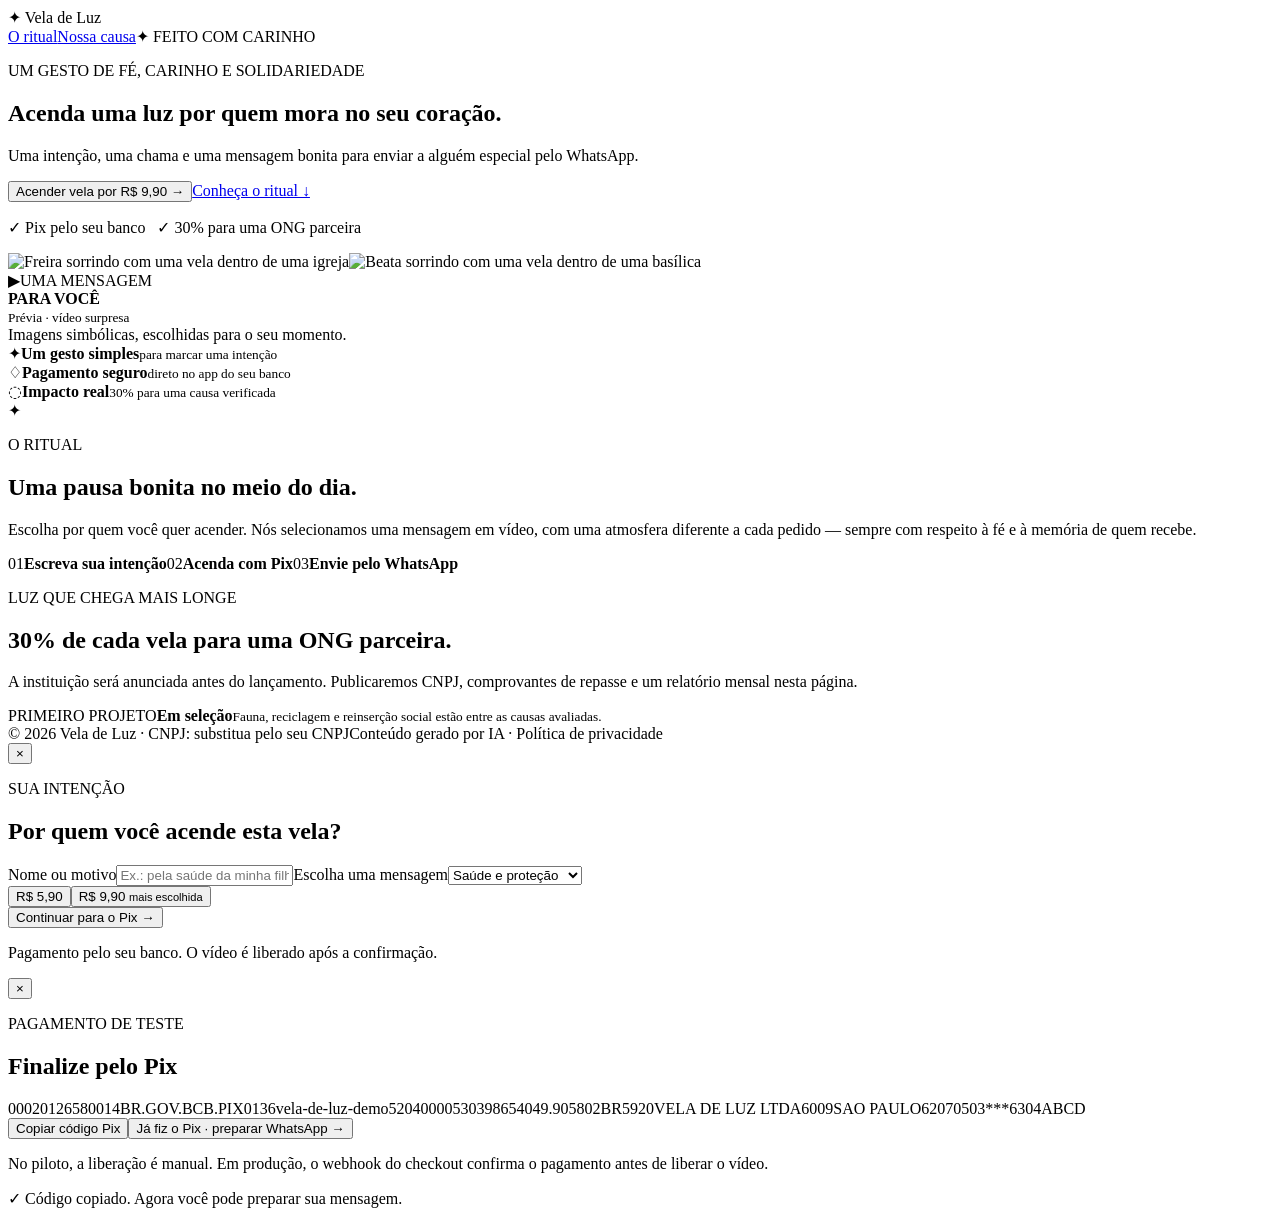
==== index.html @ cfd761c8 "feat: add index.html" ====
<!doctype html>
<html lang="pt-BR">
  <head>
    <meta charset="UTF-8" />
    <meta name="viewport" content="width=device-width, initial-scale=1.0" />
    <meta name="theme-color" content="#17152b" />
    <title>Vela de Luz — um gesto de esperança</title>
    <link rel="stylesheet" href="styles.css" />
  </head>
  <body>
    <main class="shell">
      <nav class="nav"><span class="brand"><span class="brand-mark">✦</span> Vela de Luz</span><div class="nav-links"><a href="#ritual">O ritual</a><a href="#transparencia">Nossa causa</a><span class="seal">✦ FEITO COM CARINHO</span></div></nav>
      <section class="hero"><div class="copy reveal"><p class="eyebrow">UM GESTO DE FÉ, CARINHO E SOLIDARIEDADE</p><h1>Acenda uma luz por quem mora no seu coração.</h1><p class="lead">Uma intenção, uma chama e uma mensagem bonita para enviar a alguém especial pelo WhatsApp.</p><div class="actions"><button class="primary" id="startBtn">Acender vela por R$ 9,90 <span>→</span></button><a class="text-link" href="#ritual">Conheça o ritual ↓</a></div><p class="micro"><span>✓</span> Pix pelo seu banco &nbsp; <span>✓</span> 30% para uma ONG parceira</p></div><div class="reel reveal" aria-label="Prévia de mensagens em vídeo"><div class="reel-frame"><img class="reel-img first" src="nun-a.png" alt="Freira sorrindo com uma vela dentro de uma igreja" /><img class="reel-img second" src="devotee-b.png" alt="Beata sorrindo com uma vela dentro de uma basílica" /><div class="reel-shade"></div><div class="reel-copy"><span class="play">▶</span><span>UMA MENSAGEM<br /><b>PARA VOCÊ</b></span></div><small>Prévia · vídeo surpresa</small></div><div class="reel-caption">Imagens simbólicas, escolhidas para o seu momento.</div></div></section>
      <section class="trust"><div><span class="trust-icon">✦</span><strong>Um gesto simples</strong><small>para marcar uma intenção</small></div><div><span class="trust-icon">♢</span><strong>Pagamento seguro</strong><small>direto no app do seu banco</small></div><div><span class="trust-icon">◌</span><strong>Impacto real</strong><small>30% para uma causa verificada</small></div></section>
      <section class="ritual" id="ritual"><div class="stained-glass"><span class="rose-window">✦</span><span class="glass-ray ray-a"></span><span class="glass-ray ray-b"></span></div><div><p class="eyebrow">O RITUAL</p><h2>Uma pausa bonita no meio do dia.</h2><p>Escolha por quem você quer acender. Nós selecionamos uma mensagem em vídeo, com uma atmosfera diferente a cada pedido — sempre com respeito à fé e à memória de quem recebe.</p><div class="ritual-line"><span>01</span><b>Escreva sua intenção</b><span>02</span><b>Acenda com Pix</b><span>03</span><b>Envie pelo WhatsApp</b></div></div></section>
      <section class="cause" id="transparencia"><div><p class="eyebrow">LUZ QUE CHEGA MAIS LONGE</p><h2>30% de cada vela para uma ONG parceira.</h2><p>A instituição será anunciada antes do lançamento. Publicaremos CNPJ, comprovantes de repasse e um relatório mensal nesta página.</p></div><div class="cause-card"><span>PRIMEIRO PROJETO</span><strong>Em seleção</strong><small>Fauna, reciclagem e reinserção social estão entre as causas avaliadas.</small></div></section>
      <footer><span>© 2026 Vela de Luz · CNPJ: substitua pelo seu CNPJ</span><span>Conteúdo gerado por IA · Política de privacidade</span></footer>
    </main>
    <div class="modal hidden" id="modal" role="dialog" aria-modal="true" aria-labelledby="modalTitle"><div class="modal-box"><button class="close" id="closeBtn" aria-label="Fechar">×</button><p class="eyebrow">SUA INTENÇÃO</p><h2 id="modalTitle">Por quem você acende esta vela?</h2><label>Nome ou motivo<input id="name" placeholder="Ex.: pela saúde da minha filha Ana" maxlength="80" /></label><label>Escolha uma mensagem<select id="intention"><option>Saúde e proteção</option><option>Prova ou concurso</option><option>Família e filhos</option><option>Gratidão</option><option>Uma promessa</option><option>Que algo dê certo</option></select></label><div class="prices"><button data-price="5.90">R$ 5,90</button><button class="selected" data-price="9.90">R$ 9,90 <small>mais escolhida</small></button></div><button class="primary full" id="payBtn">Continuar para o Pix <span>→</span></button><p class="modal-note">Pagamento pelo seu banco. O vídeo é liberado após a confirmação.</p></div></div>
    <div class="modal hidden" id="pixModal" role="dialog" aria-modal="true" aria-labelledby="pixTitle"><div class="modal-box pix-box"><button class="close" id="pixClose" aria-label="Fechar">×</button><p class="eyebrow">PAGAMENTO DE TESTE</p><h2 id="pixTitle">Finalize pelo Pix</h2><div class="pix-code" id="pixCode">00020126580014BR.GOV.BCB.PIX0136vela-de-luz-demo52040000530398654049.905802BR5920VELA DE LUZ LTDA6009SAO PAULO62070503***6304ABCD</div><button class="secondary" id="copyBtn">Copiar código Pix</button><button class="primary full hidden" id="whatsBtn">Já fiz o Pix · preparar WhatsApp <span>→</span></button><p class="modal-note">No piloto, a liberação é manual. Em produção, o webhook do checkout confirma o pagamento antes de liberar o vídeo.</p><div class="success hidden" id="success">✓ Código copiado. Agora você pode preparar sua mensagem.</div></div></div>
    <script src="app.js"></script>
  </body>
</html>
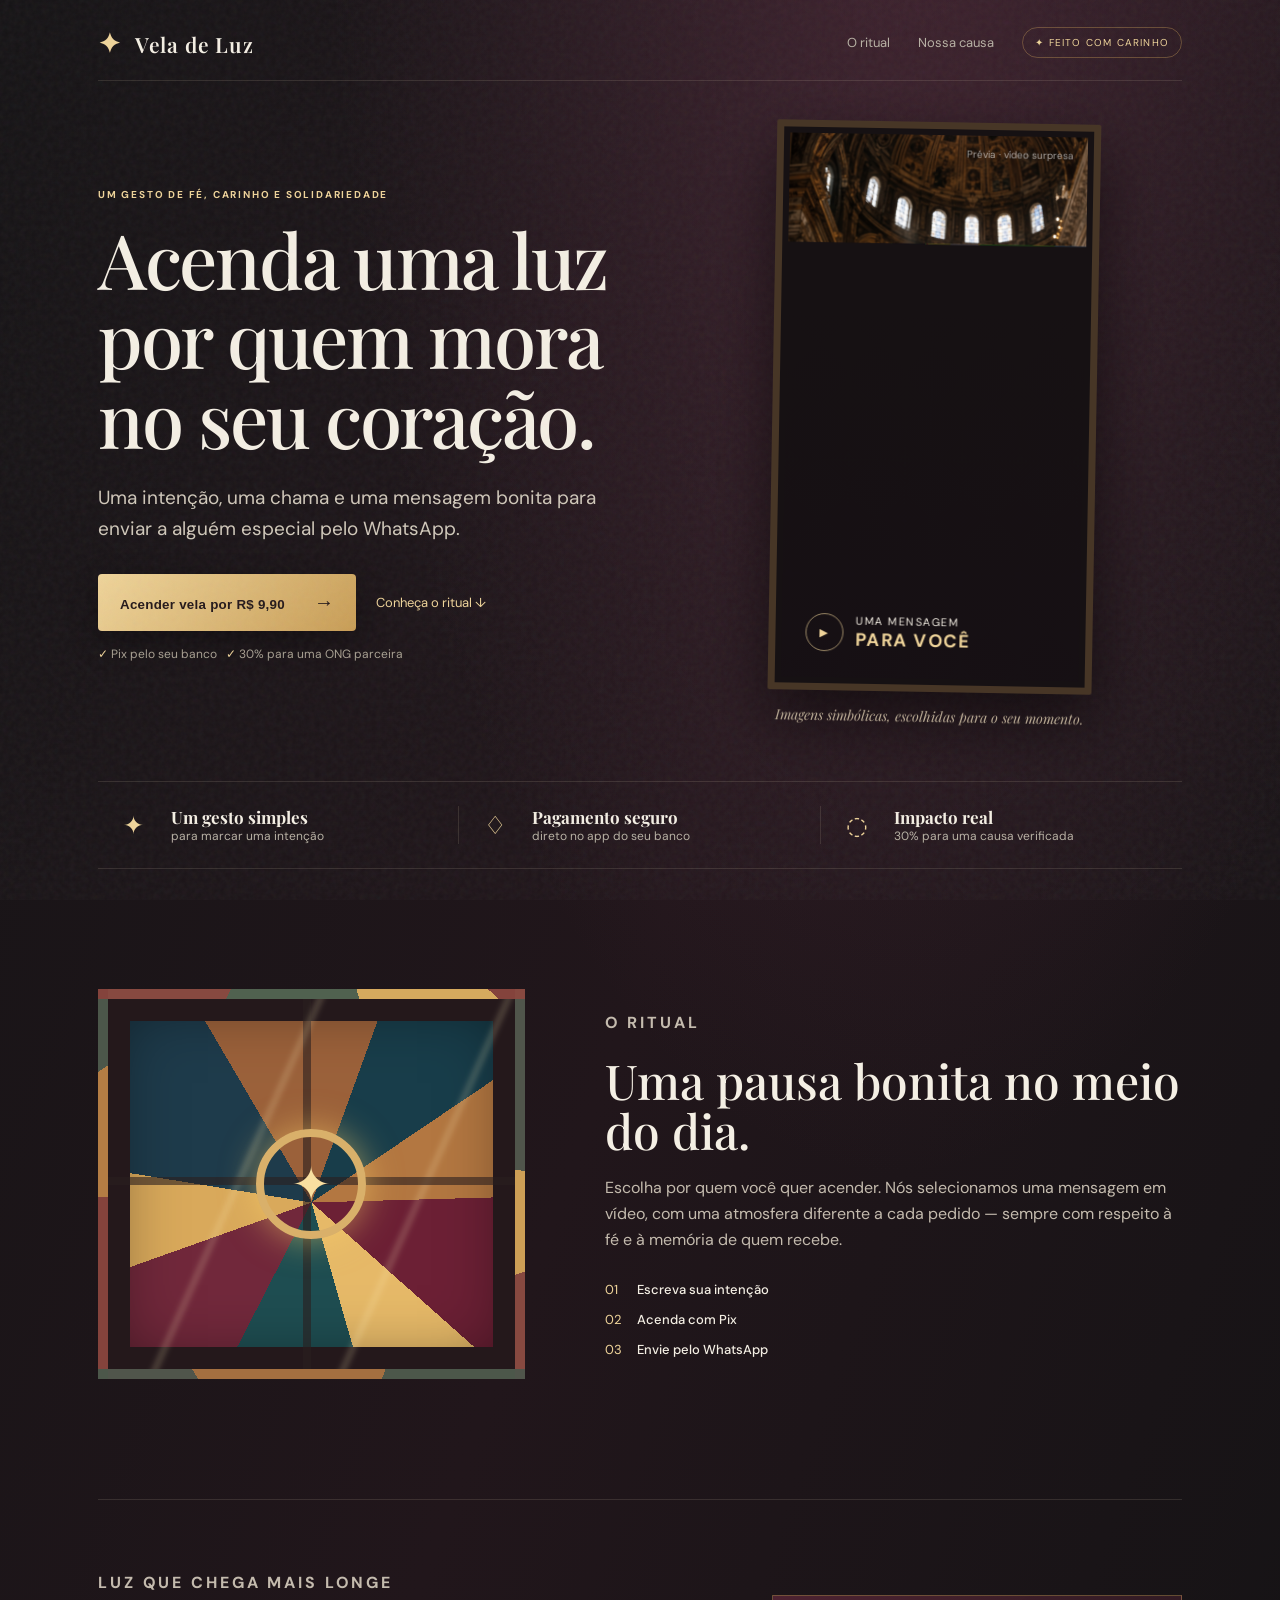
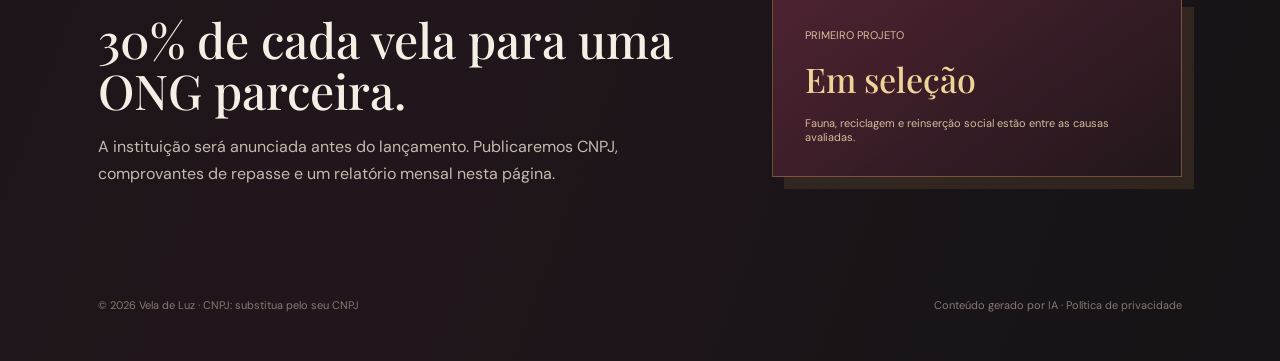
==== commit 905f699b: "fix: improve Pix handoff and shareable WhatsApp flow" ====
--- a/index.html
+++ b/index.html
@@ -4,13 +4,16 @@
     <meta charset="UTF-8" />
     <meta name="viewport" content="width=device-width, initial-scale=1.0" />
     <meta name="theme-color" content="#17152b" />
+    <meta name="description" content="Acenda uma vela por alguém especial, receba uma mensagem bonita e compartilhe esperança." />
+    <meta property="og:title" content="Vela de Luz — um gesto de esperança" />
+    <meta property="og:description" content="Uma intenção, uma chama e uma mensagem para enviar pelo WhatsApp." />
     <title>Vela de Luz — um gesto de esperança</title>
     <link rel="stylesheet" href="styles.css" />
   </head>
   <body>
     <main class="shell">
       <nav class="nav"><span class="brand"><span class="brand-mark">✦</span> Vela de Luz</span><div class="nav-links"><a href="#ritual">O ritual</a><a href="#transparencia">Nossa causa</a><span class="seal">✦ FEITO COM CARINHO</span></div></nav>
-      <section class="hero"><div class="copy reveal"><p class="eyebrow">UM GESTO DE FÉ, CARINHO E SOLIDARIEDADE</p><h1>Acenda uma luz por quem mora no seu coração.</h1><p class="lead">Uma intenção, uma chama e uma mensagem bonita para enviar a alguém especial pelo WhatsApp.</p><div class="actions"><button class="primary" id="startBtn">Acender vela por R$ 9,90 <span>→</span></button><a class="text-link" href="#ritual">Conheça o ritual ↓</a></div><p class="micro"><span>✓</span> Pix pelo seu banco &nbsp; <span>✓</span> 30% para uma ONG parceira</p></div><div class="reel reveal" aria-label="Prévia de mensagens em vídeo"><div class="reel-frame"><img class="reel-img first" src="nun-a.png" alt="Freira sorrindo com uma vela dentro de uma igreja" /><img class="reel-img second" src="devotee-b.png" alt="Beata sorrindo com uma vela dentro de uma basílica" /><div class="reel-shade"></div><div class="reel-copy"><span class="play">▶</span><span>UMA MENSAGEM<br /><b>PARA VOCÊ</b></span></div><small>Prévia · vídeo surpresa</small></div><div class="reel-caption">Imagens simbólicas, escolhidas para o seu momento.</div></div></section>
+      <section class="hero"><div class="copy reveal"><p class="eyebrow">UM GESTO DE FÉ, CARINHO E SOLIDARIEDADE</p><h1>Acenda uma luz por quem mora no seu coração.</h1><p class="lead">Uma intenção, uma chama e uma mensagem bonita para enviar a alguém especial pelo WhatsApp.</p><div class="actions"><button class="primary" id="startBtn">Acender vela por R$ 9,90 <span>→</span></button><a class="text-link" href="#ritual">Conheça o ritual ↓</a></div><p class="micro"><span>✓</span> Pix pelo seu banco &nbsp; <span>✓</span> 30% para uma ONG parceira</p></div><div class="reel reveal" aria-label="Prévia de mensagens em vídeo"><div class="reel-frame"><img class="reel-img first" src="nun-a.png" alt="Pessoa devota sorrindo com uma vela dentro de uma igreja barroca" /><img class="reel-img second" src="devotee-b.png" alt="Freira sorrindo com uma vela dentro de uma igreja" /><div class="reel-shade"></div><div class="reel-copy"><span class="play">▶</span><span>UMA MENSAGEM<br /><b>PARA VOCÊ</b></span></div><small>Prévia · vídeo surpresa</small></div><div class="reel-caption">Imagens simbólicas, escolhidas para o seu momento.</div></div></section>
       <section class="trust"><div><span class="trust-icon">✦</span><strong>Um gesto simples</strong><small>para marcar uma intenção</small></div><div><span class="trust-icon">♢</span><strong>Pagamento seguro</strong><small>direto no app do seu banco</small></div><div><span class="trust-icon">◌</span><strong>Impacto real</strong><small>30% para uma causa verificada</small></div></section>
       <section class="ritual" id="ritual"><div class="stained-glass"><span class="rose-window">✦</span><span class="glass-ray ray-a"></span><span class="glass-ray ray-b"></span></div><div><p class="eyebrow">O RITUAL</p><h2>Uma pausa bonita no meio do dia.</h2><p>Escolha por quem você quer acender. Nós selecionamos uma mensagem em vídeo, com uma atmosfera diferente a cada pedido — sempre com respeito à fé e à memória de quem recebe.</p><div class="ritual-line"><span>01</span><b>Escreva sua intenção</b><span>02</span><b>Acenda com Pix</b><span>03</span><b>Envie pelo WhatsApp</b></div></div></section>
       <section class="cause" id="transparencia"><div><p class="eyebrow">LUZ QUE CHEGA MAIS LONGE</p><h2>30% de cada vela para uma ONG parceira.</h2><p>A instituição será anunciada antes do lançamento. Publicaremos CNPJ, comprovantes de repasse e um relatório mensal nesta página.</p></div><div class="cause-card"><span>PRIMEIRO PROJETO</span><strong>Em seleção</strong><small>Fauna, reciclagem e reinserção social estão entre as causas avaliadas.</small></div></section>
--- a/styles.css
+++ b/styles.css
@@ -0,0 +1,3 @@
+@import url('https://fonts.googleapis.com/css2?family=DM+Sans:wght@400;500;600;700&family=Playfair+Display:wght@500;600&display=swap');
+:root{--ink:#f4efe4;--muted:#b8b1a4;--gold:#c89d56;--gold2:#efd49a;--stone:#e8ddc8;--night:#141315}*{box-sizing:border-box}html{scroll-behavior:smooth}body{margin:0;background:var(--night);color:var(--ink);font-family:'DM Sans',sans-serif;background-image:radial-gradient(ellipse at 70% -10%,#65334877 0,transparent 45%),linear-gradient(110deg,#161416,#21161b 50%,#151315)}body:before{content:'';position:fixed;inset:0;pointer-events:none;opacity:.12;background-image:url("data:image/svg+xml,%3Csvg viewBox='0 0 180 180' xmlns='http://www.w3.org/2000/svg'%3E%3Cfilter id='n'%3E%3CfeTurbulence type='fractalNoise' baseFrequency='.9' numOctaves='3' stitchTiles='stitch'/%3E%3C/filter%3E%3Crect width='100%25' height='100%25' filter='url(%23n)' opacity='.4'/%3E%3C/svg%3E")}.shell{max-width:1160px;margin:auto;padding:24px 38px}.nav{display:flex;justify-content:space-between;align-items:center;border-bottom:1px solid #e8d8b822;padding:0 0 20px}.brand{font:600 21px 'Playfair Display',serif;letter-spacing:.04em}.brand-mark{color:var(--gold2);font-size:27px;margin-right:8px}.nav-links{display:flex;gap:28px;align-items:center}.nav a{color:var(--muted);text-decoration:none;font-size:13px}.seal{font-size:10px;letter-spacing:.12em;color:var(--gold2);border:1px solid #c89d5660;border-radius:99px;padding:8px 12px}.hero{display:grid;grid-template-columns:1.02fr .98fr;gap:70px;align-items:center;min-height:700px}.eyebrow{color:var(--gold2);font-size:10px;font-weight:700;letter-spacing:.18em;margin:0 0 18px}.copy h1,h2{font-family:'Playfair Display',serif;font-weight:500;line-height:1.05}.copy h1{font-size:clamp(45px,6vw,76px);max-width:620px;margin:0 0 25px;letter-spacing:-.03em}.lead{font-size:19px;line-height:1.62;color:#d0c8ba;max-width:570px}.actions{display:flex;gap:20px;align-items:center;margin:30px 0 15px}.primary,.secondary{border:0;border-radius:4px;padding:17px 22px;font-weight:700;cursor:pointer;letter-spacing:.02em}.primary{background:linear-gradient(135deg,var(--gold2),var(--gold));color:#24181a;box-shadow:0 10px 30px #0005}.primary span{margin-left:25px;font-size:20px}.text-link{color:var(--gold2);font-size:13px;text-decoration:none}.micro,.modal-note{font-size:12px;color:#a8a092}.micro span{color:var(--gold2)}.reel{max-width:475px;margin:auto;transform:rotate(1deg);filter:drop-shadow(0 25px 32px #0008)}.reel-frame{position:relative;height:570px;border:7px solid #a7804b55;padding:6px;background:#161113;overflow:hidden;border-radius:2px}.reel-img{position:absolute;inset:6px;width:calc(100% - 12px);height:calc(100% - 12px);object-fit:cover;animation:reelFade 12s ease-in-out infinite;filter:saturate(.82) contrast(1.05)}.reel-img.second{animation-delay:6s;opacity:0}.reel-shade{position:absolute;inset:6px;background:linear-gradient(180deg,transparent 30%,#160f14aa 100%)}.reel-copy{position:absolute;left:30px;bottom:32px;display:flex;align-items:center;gap:12px;text-transform:uppercase;font-size:11px;letter-spacing:.14em}.reel-copy b{color:var(--gold2);font-size:18px;letter-spacing:.08em}.play{display:grid;place-items:center;width:38px;height:38px;border:1px solid #efd49a99;border-radius:50%;color:var(--gold2);font-size:11px}.reel-frame small{position:absolute;right:20px;top:18px;color:#fff9;font-size:10px}.reel-caption{font:italic 14px 'Playfair Display',serif;color:#b9aa94;padding:15px 8px;text-align:center}.trust{display:grid;grid-template-columns:repeat(3,1fr);border-top:1px solid #e8d8b822;border-bottom:1px solid #e8d8b822;padding:24px 0;margin-bottom:100px}.trust div{display:grid;grid-template-columns:38px 1fr;column-gap:10px;align-items:center;border-right:1px solid #e8d8b822;padding:0 25px}.trust div:last-child{border:0}.trust-icon{grid-row:1/3;color:var(--gold2);font-size:25px}.trust strong{font-family:'Playfair Display',serif;font-size:17px}.trust small{color:var(--muted);font-size:12px}.ritual{display:grid;grid-template-columns:.85fr 1.15fr;gap:80px;align-items:center;padding:20px 0 120px}.ritual h2,.cause h2{font-size:48px;margin:0 0 19px}.ritual p,.cause p{color:#c4bbae;line-height:1.65;font-size:16px}.stained-glass{height:390px;position:relative;overflow:hidden;border:10px solid #b58a4c55;background:conic-gradient(from 20deg at 50% 55%,#183d4a 0 10%,#b37741 10% 19%,#6c2035 19% 31%,#e6b968 31% 40%,#1e4d51 40% 52%,#71283b 52% 64%,#d9a95b 64% 72%,#1e3b4b 72% 86%,#9b613a 86% 100%);box-shadow:inset 0 0 0 22px #24181b,inset 0 0 70px #0008}.stained-glass:before,.stained-glass:after{content:'';position:absolute;background:#2b1e1e99}.stained-glass:before{width:8px;inset:0 48%}.stained-glass:after{height:8px;inset:48% 0}.rose-window{position:absolute;z-index:2;left:50%;top:50%;transform:translate(-50%,-50%);width:110px;height:110px;border:8px solid #d9b06a;border-radius:50%;display:grid;place-items:center;font-size:48px;color:#f9dfa0;box-shadow:0 0 35px #ffd36a88}.glass-ray{position:absolute;display:block;width:2px;height:480px;background:#fff1bd99;filter:blur(3px);transform:rotate(24deg);animation:ray 7s ease-in-out infinite}.ray-a{left:30%;top:-40px}.ray-b{right:21%;top:-60px;animation-delay:2s}.ritual-line{display:grid;grid-template-columns:auto 1fr;gap:13px 15px;margin-top:27px;font-size:13px}.ritual-line span{color:var(--gold2)}.ritual-line b{font-weight:500}.cause{display:grid;grid-template-columns:1.2fr .8fr;gap:60px;align-items:center;padding:70px 0;border-top:1px solid #e8d8b822}.cause-card{border:1px solid #c89d5666;background:linear-gradient(145deg,#5a2637cc,#23171cdd);padding:32px;display:flex;flex-direction:column;gap:14px;box-shadow:12px 12px 0 #c89d5622}.cause-card span,.cause-card small{color:#d2bd9b;font-size:11px}.cause-card strong{font:500 34px 'Playfair Display',serif;color:var(--gold2)}footer{display:flex;justify-content:space-between;color:#847a70;font-size:11px;padding:25px 0}.modal{position:fixed;inset:0;background:#090809dd;backdrop-filter:blur(9px);display:grid;place-items:center;padding:20px;z-index:10}.hidden{display:none}.modal-box{position:relative;background:#2a1b22;border:1px solid #c89d5677;border-radius:3px;padding:36px;max-width:490px;width:100%;box-shadow:0 25px 90px #000b}.modal-box h2{font-size:34px;margin:0 0 25px}.close{position:absolute;right:18px;top:12px;background:transparent;border:0;color:var(--muted);font-size:28px;cursor:pointer}label{display:block;color:#ded3c4;font-size:13px;margin:16px 0}input,select{display:block;width:100%;margin-top:8px;background:#191315;color:var(--ink);border:1px solid #c89d563b;border-radius:2px;padding:14px;font:inherit}.prices{display:flex;gap:10px;margin:22px 0}.prices button{flex:1;border:1px solid #c89d5644;background:#191315;color:var(--ink);border-radius:2px;padding:13px;cursor:pointer}.prices button.selected{border-color:var(--gold2);color:var(--gold2)}.prices small{display:block;font-size:9px}.full{width:100%}.pix-box{text-align:center}.pix-code{word-break:break-all;background:#191315;color:#d6cfe0;border-radius:2px;padding:15px;font:11px monospace;text-align:left;margin:20px 0}.secondary{background:var(--stone);color:#25181c}.success{color:#bfe6b5;font-size:13px;margin-top:18px}@keyframes reelFade{0%,43%{opacity:1;transform:scale(1)}50%,93%{opacity:0;transform:scale(1.04)}100%{opacity:1;transform:scale(1)}}@keyframes ray{0%,100%{opacity:.15;transform:translateX(-10px) rotate(24deg)}50%{opacity:.5;transform:translateX(25px) rotate(24deg)}}@media(max-width:780px){.shell{padding:20px}.nav-links a,.seal{display:none}.hero,.ritual,.cause{grid-template-columns:1fr;gap:35px}.hero{padding:60px 0 80px;min-height:0}.copy h1{font-size:47px}.actions{align-items:flex-start;flex-direction:column}.reel{max-width:390px}.reel-frame{height:480px}.trust{grid-template-columns:1fr;gap:18px;margin-bottom:70px}.trust div{border-right:0;padding:0 5px}.ritual{padding-bottom:80px}.ritual h2,.cause h2{font-size:38px}.stained-glass{height:310px}footer{display:block;line-height:2}}
+
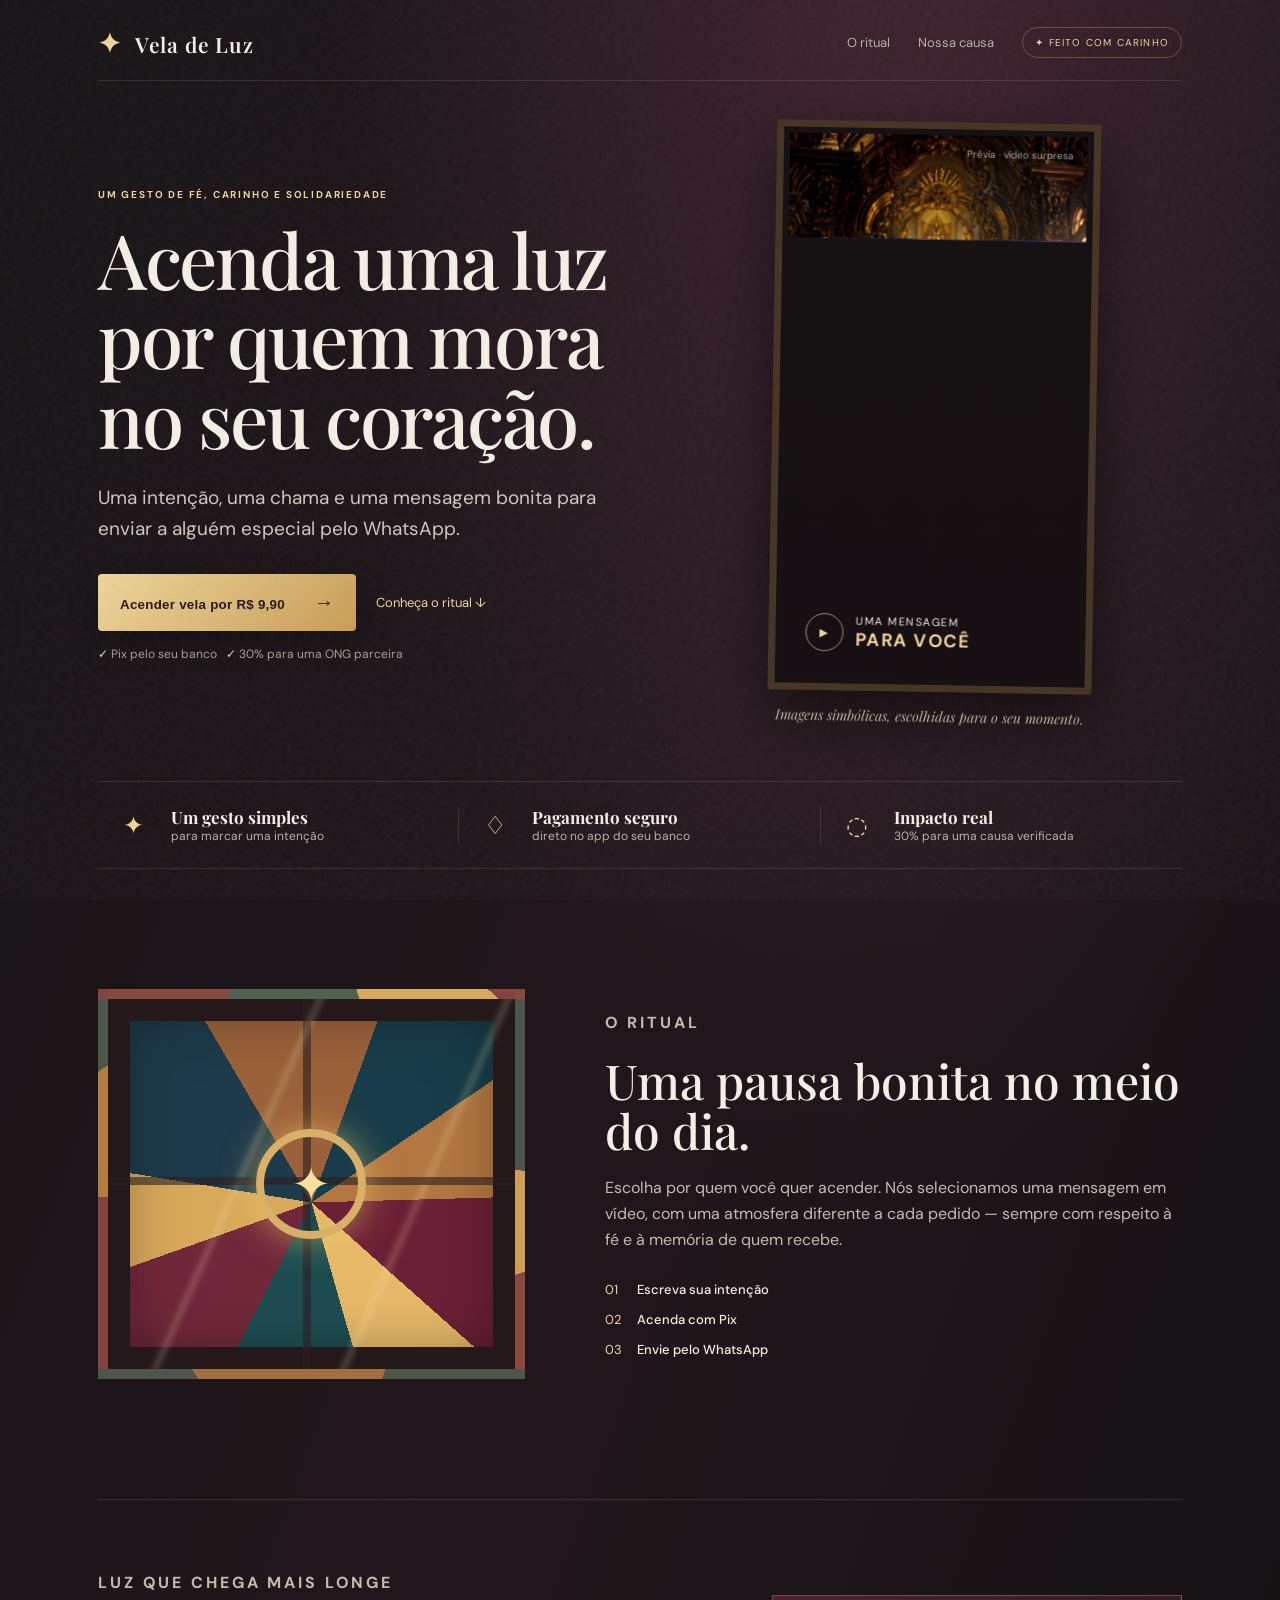
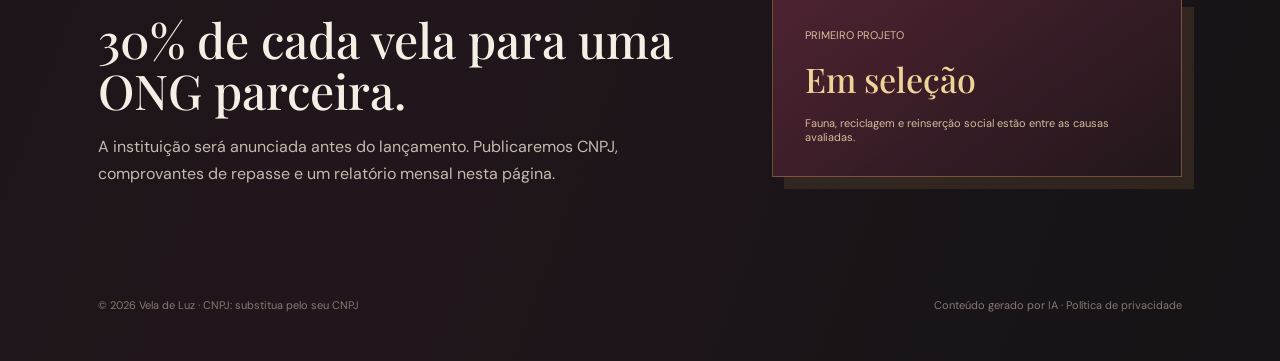
==== commit 329257e5: "fix: add shared intention state and resilient Pix copy" ====
--- a/index.html
+++ b/index.html
@@ -13,7 +13,7 @@
   <body>
     <main class="shell">
       <nav class="nav"><span class="brand"><span class="brand-mark">✦</span> Vela de Luz</span><div class="nav-links"><a href="#ritual">O ritual</a><a href="#transparencia">Nossa causa</a><span class="seal">✦ FEITO COM CARINHO</span></div></nav>
-      <section class="hero"><div class="copy reveal"><p class="eyebrow">UM GESTO DE FÉ, CARINHO E SOLIDARIEDADE</p><h1>Acenda uma luz por quem mora no seu coração.</h1><p class="lead">Uma intenção, uma chama e uma mensagem bonita para enviar a alguém especial pelo WhatsApp.</p><div class="actions"><button class="primary" id="startBtn">Acender vela por R$ 9,90 <span>→</span></button><a class="text-link" href="#ritual">Conheça o ritual ↓</a></div><p class="micro"><span>✓</span> Pix pelo seu banco &nbsp; <span>✓</span> 30% para uma ONG parceira</p></div><div class="reel reveal" aria-label="Prévia de mensagens em vídeo"><div class="reel-frame"><img class="reel-img first" src="nun-a.png" alt="Pessoa devota sorrindo com uma vela dentro de uma igreja barroca" /><img class="reel-img second" src="devotee-b.png" alt="Freira sorrindo com uma vela dentro de uma igreja" /><div class="reel-shade"></div><div class="reel-copy"><span class="play">▶</span><span>UMA MENSAGEM<br /><b>PARA VOCÊ</b></span></div><small>Prévia · vídeo surpresa</small></div><div class="reel-caption">Imagens simbólicas, escolhidas para o seu momento.</div></div></section>
+      <section class="hero"><div class="copy reveal"><p class="eyebrow">UM GESTO DE FÉ, CARINHO E SOLIDARIEDADE</p><div class="shared-card hidden" id="sharedCard">✦ <span id="sharedText">Uma vela foi acesa por alguém especial.</span></div><h1>Acenda uma luz por quem mora no seu coração.</h1><p class="lead">Uma intenção, uma chama e uma mensagem bonita para enviar a alguém especial pelo WhatsApp.</p><div class="actions"><button class="primary" id="startBtn">Acender vela por R$ 9,90 <span>→</span></button><a class="text-link" href="#ritual">Conheça o ritual ↓</a></div><p class="micro"><span>✓</span> Pix pelo seu banco &nbsp; <span>✓</span> 30% para uma ONG parceira</p></div><div class="reel reveal" aria-label="Prévia de mensagens em vídeo"><div class="reel-frame"><img class="reel-img first" src="nun-a.png" alt="Pessoa devota sorrindo com uma vela dentro de uma igreja barroca" /><img class="reel-img second" src="devotee-b.png" alt="Freira sorrindo com uma vela dentro de uma igreja" /><div class="reel-shade"></div><div class="reel-copy"><span class="play">▶</span><span>UMA MENSAGEM<br /><b>PARA VOCÊ</b></span></div><small>Prévia · vídeo surpresa</small></div><div class="reel-caption">Imagens simbólicas, escolhidas para o seu momento.</div></div></section>
       <section class="trust"><div><span class="trust-icon">✦</span><strong>Um gesto simples</strong><small>para marcar uma intenção</small></div><div><span class="trust-icon">♢</span><strong>Pagamento seguro</strong><small>direto no app do seu banco</small></div><div><span class="trust-icon">◌</span><strong>Impacto real</strong><small>30% para uma causa verificada</small></div></section>
       <section class="ritual" id="ritual"><div class="stained-glass"><span class="rose-window">✦</span><span class="glass-ray ray-a"></span><span class="glass-ray ray-b"></span></div><div><p class="eyebrow">O RITUAL</p><h2>Uma pausa bonita no meio do dia.</h2><p>Escolha por quem você quer acender. Nós selecionamos uma mensagem em vídeo, com uma atmosfera diferente a cada pedido — sempre com respeito à fé e à memória de quem recebe.</p><div class="ritual-line"><span>01</span><b>Escreva sua intenção</b><span>02</span><b>Acenda com Pix</b><span>03</span><b>Envie pelo WhatsApp</b></div></div></section>
       <section class="cause" id="transparencia"><div><p class="eyebrow">LUZ QUE CHEGA MAIS LONGE</p><h2>30% de cada vela para uma ONG parceira.</h2><p>A instituição será anunciada antes do lançamento. Publicaremos CNPJ, comprovantes de repasse e um relatório mensal nesta página.</p></div><div class="cause-card"><span>PRIMEIRO PROJETO</span><strong>Em seleção</strong><small>Fauna, reciclagem e reinserção social estão entre as causas avaliadas.</small></div></section>
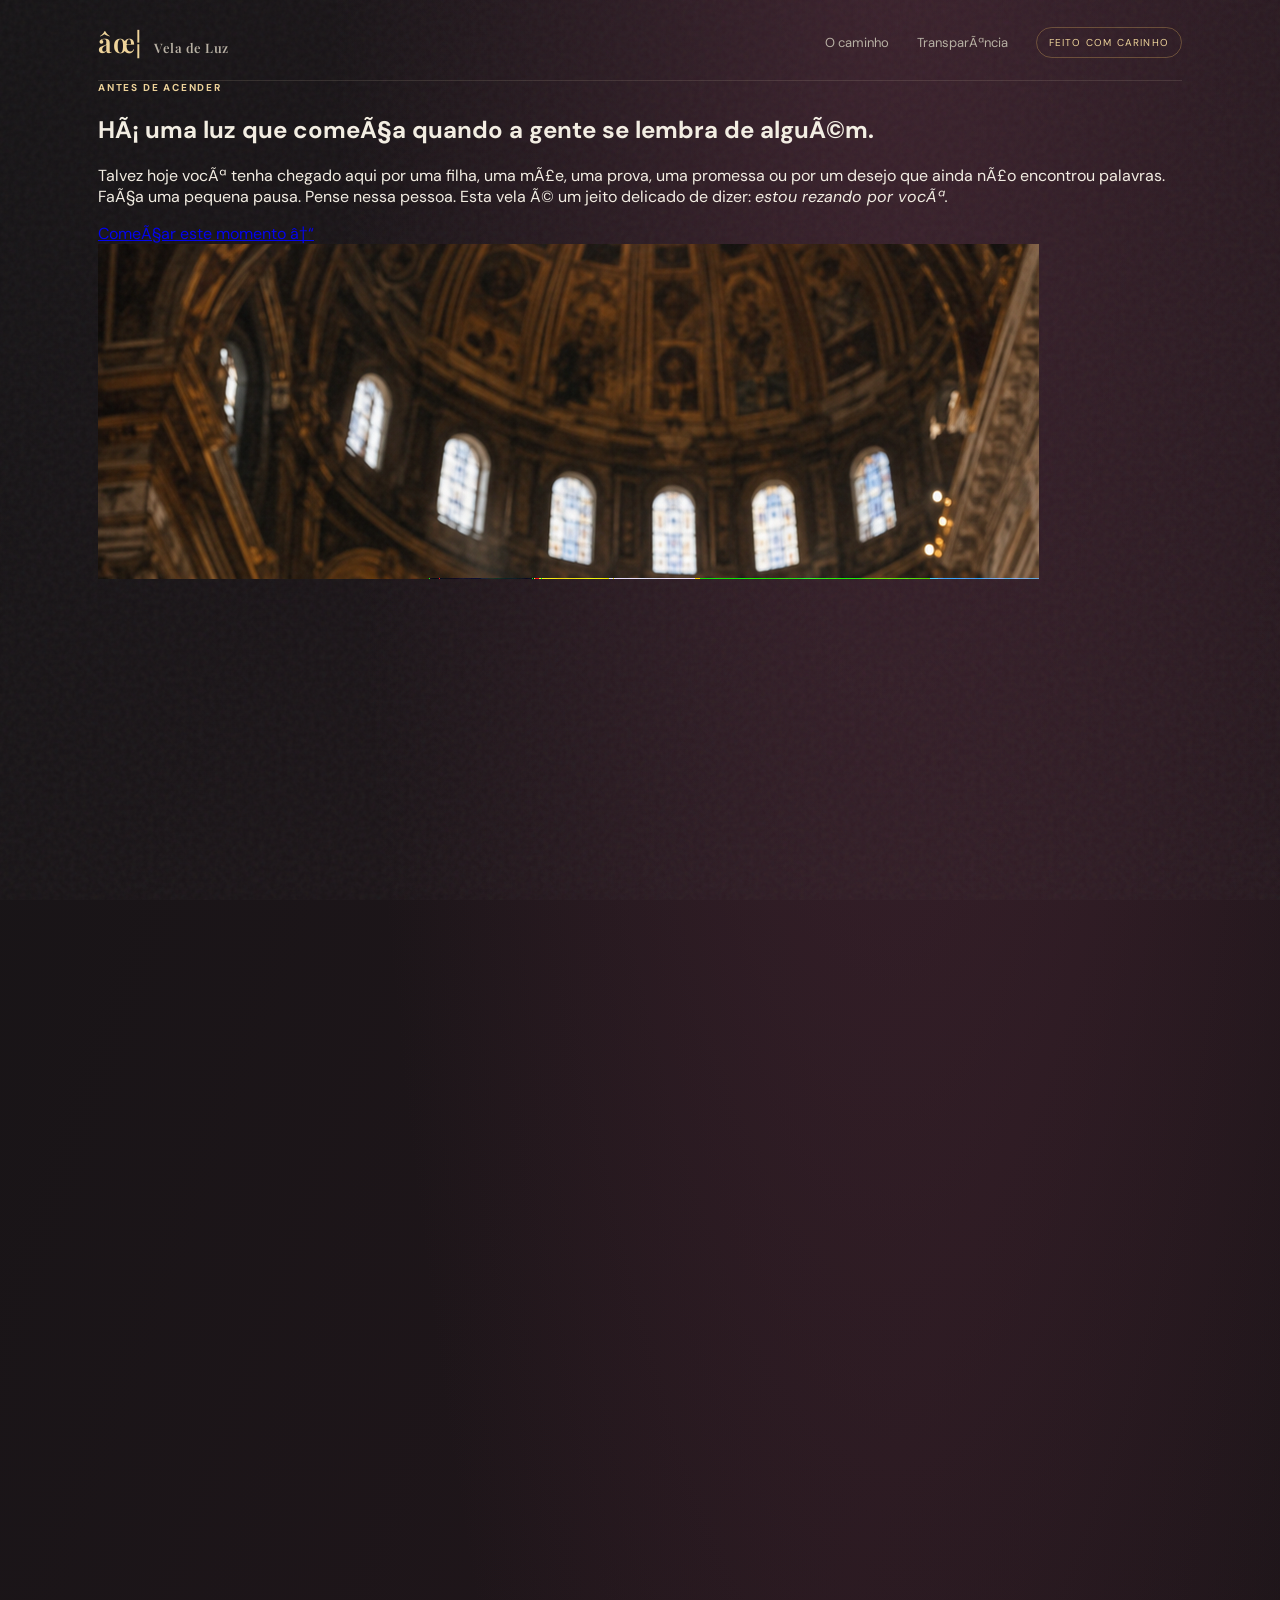
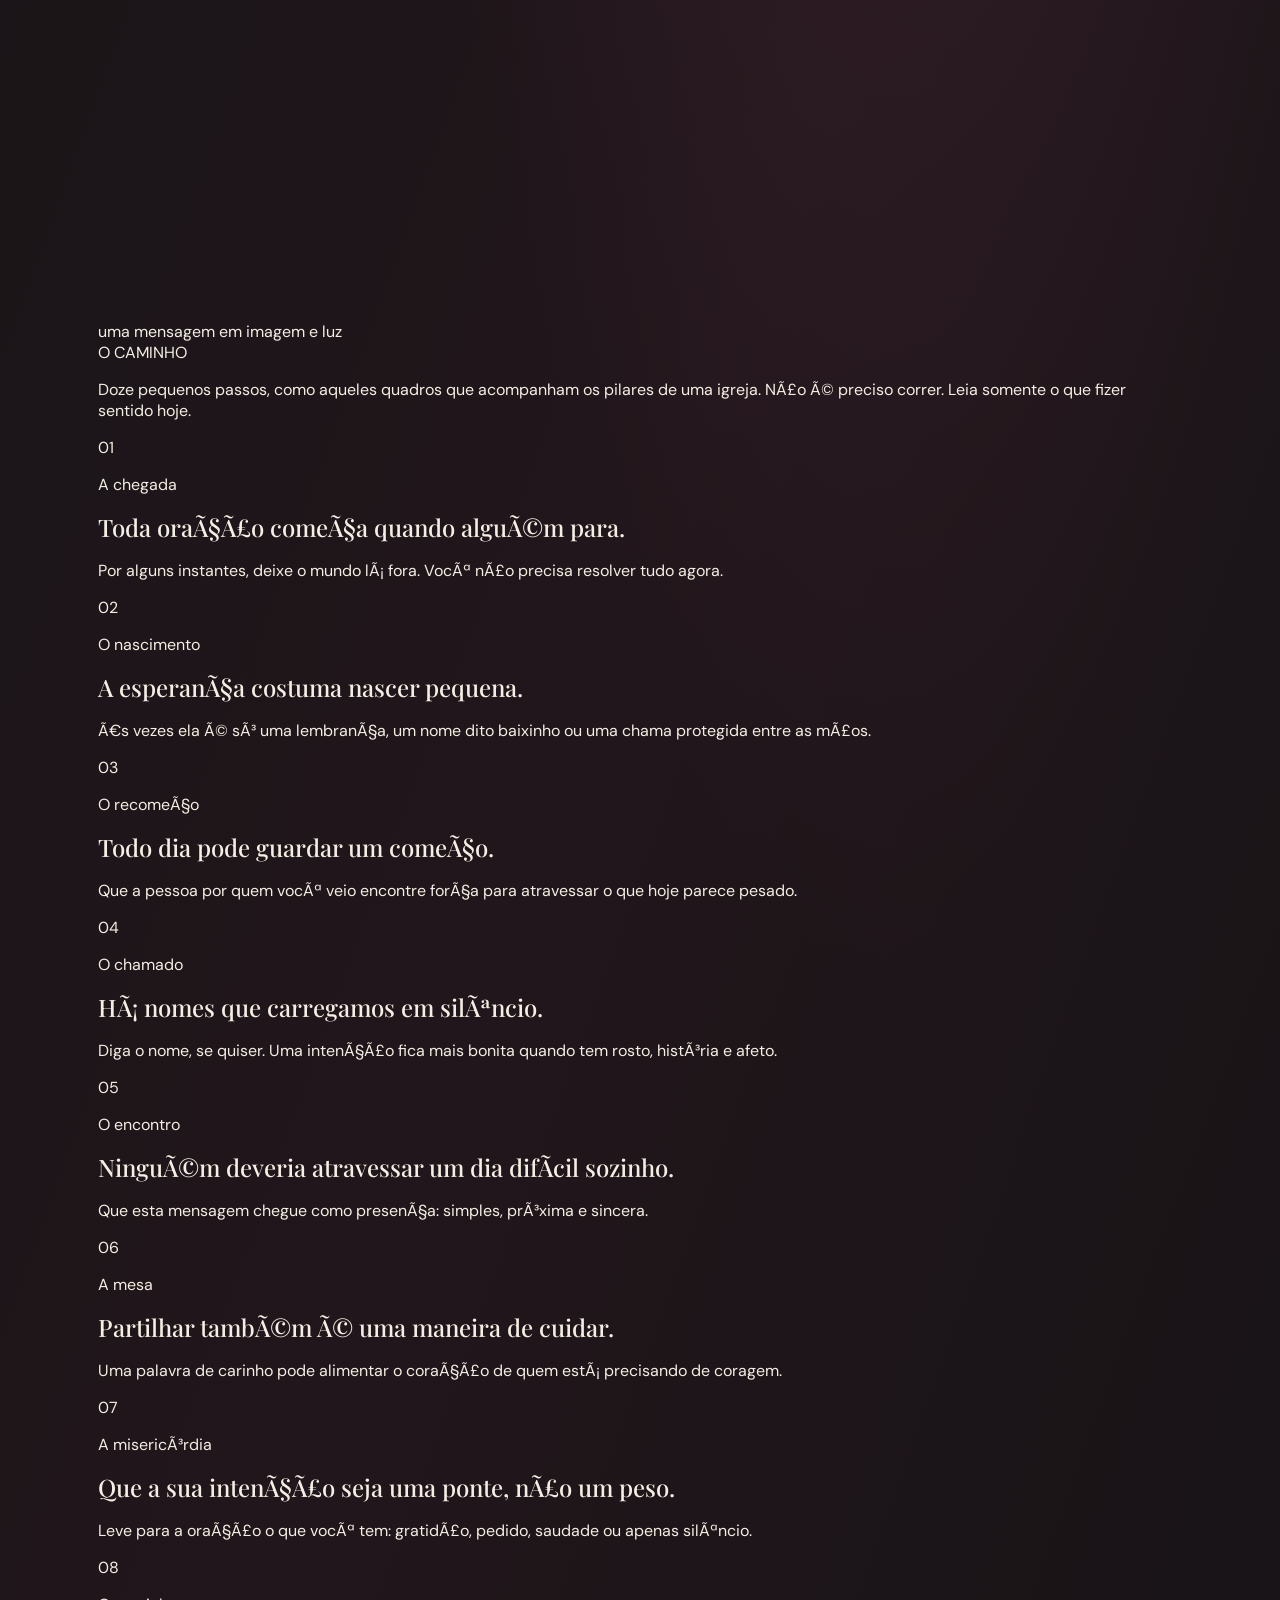
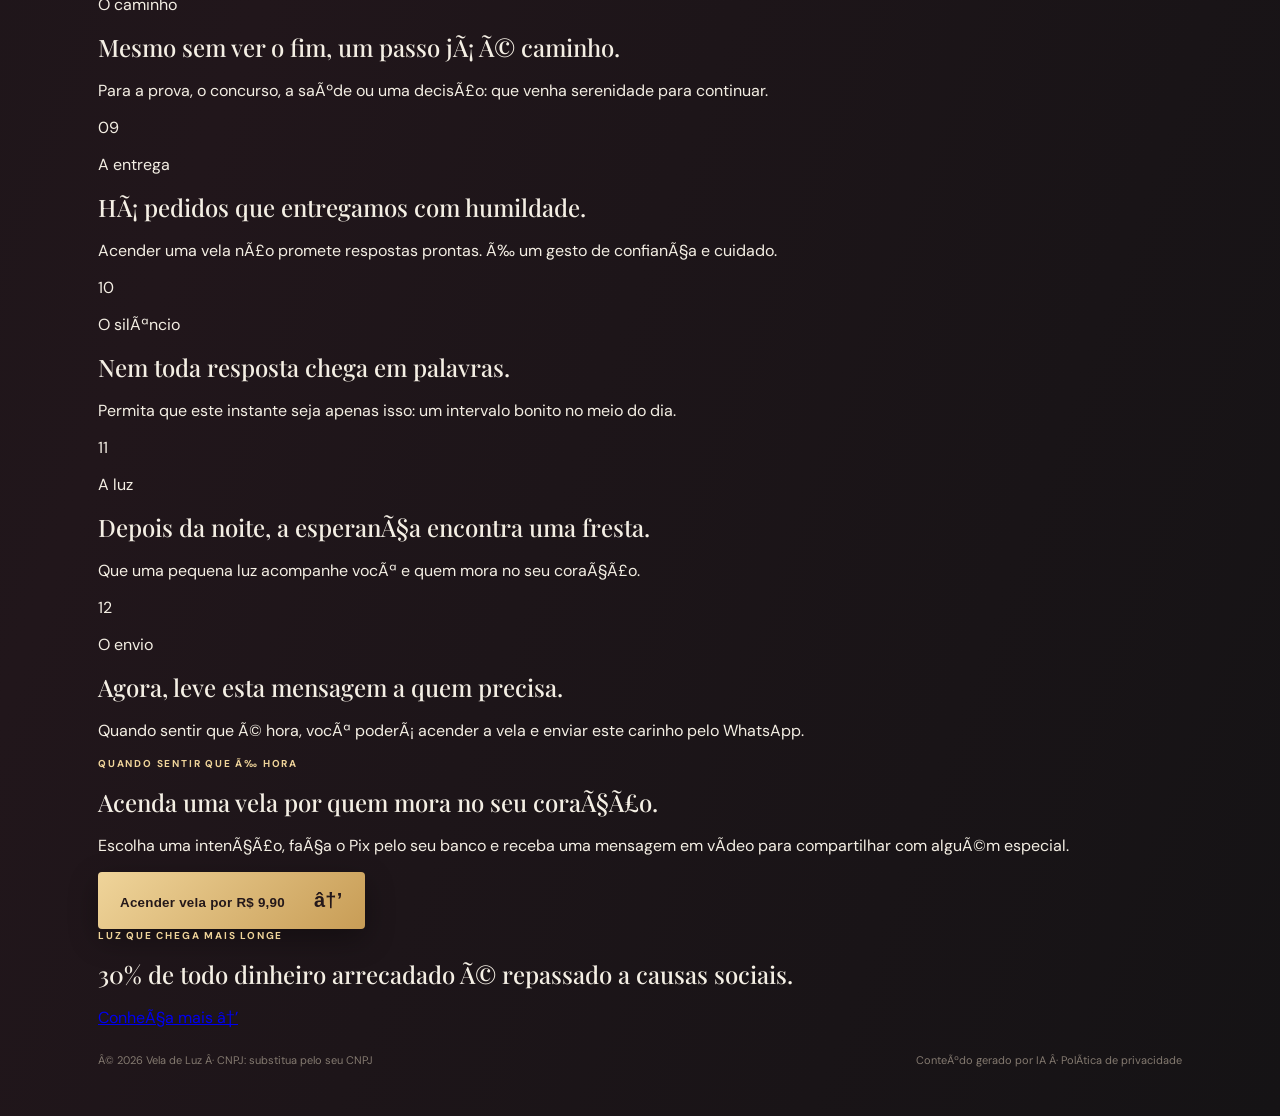
==== commit 1b08933c: "Redesign narrative and transparency flow" ====
--- a/index.html
+++ b/index.html
@@ -3,24 +3,58 @@
   <head>
     <meta charset="UTF-8" />
     <meta name="viewport" content="width=device-width, initial-scale=1.0" />
-    <meta name="theme-color" content="#17152b" />
-    <meta name="description" content="Acenda uma vela por alguém especial, receba uma mensagem bonita e compartilhe esperança." />
-    <meta property="og:title" content="Vela de Luz — um gesto de esperança" />
-    <meta property="og:description" content="Uma intenção, uma chama e uma mensagem para enviar pelo WhatsApp." />
-    <title>Vela de Luz — um gesto de esperança</title>
+    <meta name="theme-color" content="#17151a" />
+    <meta name="description" content="Uma pausa de fÃ©, carinho e esperanÃ§a para compartilhar com alguÃ©m especial." />
+    <meta property="og:title" content="Vela de Luz â€” um gesto de esperanÃ§a" />
+    <meta property="og:description" content="Uma intenÃ§Ã£o, uma chama e uma mensagem para enviar pelo WhatsApp." />
+    <title>Vela de Luz â€” um gesto de esperanÃ§a</title>
     <link rel="stylesheet" href="styles.css" />
   </head>
   <body>
     <main class="shell">
-      <nav class="nav"><span class="brand"><span class="brand-mark">✦</span> Vela de Luz</span><div class="nav-links"><a href="#ritual">O ritual</a><a href="#transparencia">Nossa causa</a><span class="seal">✦ FEITO COM CARINHO</span></div></nav>
-      <section class="hero"><div class="copy reveal"><p class="eyebrow">UM GESTO DE FÉ, CARINHO E SOLIDARIEDADE</p><div class="shared-card hidden" id="sharedCard">✦ <span id="sharedText">Uma vela foi acesa por alguém especial.</span></div><h1>Acenda uma luz por quem mora no seu coração.</h1><p class="lead">Uma intenção, uma chama e uma mensagem bonita para enviar a alguém especial pelo WhatsApp.</p><div class="actions"><button class="primary" id="startBtn">Acender vela por R$ 9,90 <span>→</span></button><a class="text-link" href="#ritual">Conheça o ritual ↓</a></div><p class="micro"><span>✓</span> Pix pelo seu banco &nbsp; <span>✓</span> 30% para uma ONG parceira</p></div><div class="reel reveal" aria-label="Prévia de mensagens em vídeo"><div class="reel-frame"><img class="reel-img first" src="nun-a.png" alt="Pessoa devota sorrindo com uma vela dentro de uma igreja barroca" /><img class="reel-img second" src="devotee-b.png" alt="Freira sorrindo com uma vela dentro de uma igreja" /><div class="reel-shade"></div><div class="reel-copy"><span class="play">▶</span><span>UMA MENSAGEM<br /><b>PARA VOCÊ</b></span></div><small>Prévia · vídeo surpresa</small></div><div class="reel-caption">Imagens simbólicas, escolhidas para o seu momento.</div></div></section>
-      <section class="trust"><div><span class="trust-icon">✦</span><strong>Um gesto simples</strong><small>para marcar uma intenção</small></div><div><span class="trust-icon">♢</span><strong>Pagamento seguro</strong><small>direto no app do seu banco</small></div><div><span class="trust-icon">◌</span><strong>Impacto real</strong><small>30% para uma causa verificada</small></div></section>
-      <section class="ritual" id="ritual"><div class="stained-glass"><span class="rose-window">✦</span><span class="glass-ray ray-a"></span><span class="glass-ray ray-b"></span></div><div><p class="eyebrow">O RITUAL</p><h2>Uma pausa bonita no meio do dia.</h2><p>Escolha por quem você quer acender. Nós selecionamos uma mensagem em vídeo, com uma atmosfera diferente a cada pedido — sempre com respeito à fé e à memória de quem recebe.</p><div class="ritual-line"><span>01</span><b>Escreva sua intenção</b><span>02</span><b>Acenda com Pix</b><span>03</span><b>Envie pelo WhatsApp</b></div></div></section>
-      <section class="cause" id="transparencia"><div><p class="eyebrow">LUZ QUE CHEGA MAIS LONGE</p><h2>30% de cada vela para uma ONG parceira.</h2><p>A instituição será anunciada antes do lançamento. Publicaremos CNPJ, comprovantes de repasse e um relatório mensal nesta página.</p></div><div class="cause-card"><span>PRIMEIRO PROJETO</span><strong>Em seleção</strong><small>Fauna, reciclagem e reinserção social estão entre as causas avaliadas.</small></div></section>
-      <footer><span>© 2026 Vela de Luz · CNPJ: substitua pelo seu CNPJ</span><span>Conteúdo gerado por IA · Política de privacidade</span></footer>
+      <nav class="nav">
+        <a class="brand" href="index.html"><span class="brand-mark">âœ¦</span> Vela de Luz</a>
+        <div class="nav-links"><a href="#caminho">O caminho</a><a href="causas.html">TransparÃªncia</a><span class="seal">FEITO COM CARINHO</span></div>
+      </nav>
+
+      <section class="opening reveal" id="inicio">
+        <p class="eyebrow">ANTES DE ACENDER</p>
+        <div class="shared-card hidden" id="sharedCard">âœ¦ <span id="sharedText">Uma vela foi acesa por alguÃ©m especial.</span></div>
+        <h1>HÃ¡ uma luz que comeÃ§a quando a gente se lembra de alguÃ©m.</h1>
+        <p class="opening-message">Talvez hoje vocÃª tenha chegado aqui por uma filha, uma mÃ£e, uma prova, uma promessa ou por um desejo que ainda nÃ£o encontrou palavras. FaÃ§a uma pequena pausa. Pense nessa pessoa. Esta vela Ã© um jeito delicado de dizer: <em>estou rezando por vocÃª.</em></p>
+        <a class="begin-link" href="#caminho">ComeÃ§ar este momento <span>â†“</span></a>
+      </section>
+
+      <section class="window-stage reveal" aria-label="Uma freira segurando uma vela em uma igreja" id="caminho">
+        <div class="window-ornament"></div>
+        <div class="video-frame"><video id="introVideo" poster="nun-a.png" autoplay muted playsinline loop preload="metadata"><source src="videos/freira.mp4" type="video/mp4" /></video><div class="video-vignette"></div><span class="video-label">uma mensagem em imagem e luz</span></div>
+        <div class="stage-caption"><span>O CAMINHO</span><p>Doze pequenos passos, como aqueles quadros que acompanham os pilares de uma igreja. NÃ£o Ã© preciso correr. Leia somente o que fizer sentido hoje.</p></div>
+      </section>
+
+      <section class="journey" aria-label="Doze passos de uma oraÃ§Ã£o">
+        <article class="step reveal"><span class="step-number">01</span><div><p class="step-kicker">A chegada</p><h2>Toda oraÃ§Ã£o comeÃ§a quando alguÃ©m para.</h2><p>Por alguns instantes, deixe o mundo lÃ¡ fora. VocÃª nÃ£o precisa resolver tudo agora.</p></div></article>
+        <article class="step step-right reveal"><span class="step-number">02</span><div><p class="step-kicker">O nascimento</p><h2>A esperanÃ§a costuma nascer pequena.</h2><p>Ã€s vezes ela Ã© sÃ³ uma lembranÃ§a, um nome dito baixinho ou uma chama protegida entre as mÃ£os.</p></div></article>
+        <article class="step reveal"><span class="step-number">03</span><div><p class="step-kicker">O recomeÃ§o</p><h2>Todo dia pode guardar um comeÃ§o.</h2><p>Que a pessoa por quem vocÃª veio encontre forÃ§a para atravessar o que hoje parece pesado.</p></div></article>
+        <article class="step step-right reveal"><span class="step-number">04</span><div><p class="step-kicker">O chamado</p><h2>HÃ¡ nomes que carregamos em silÃªncio.</h2><p>Diga o nome, se quiser. Uma intenÃ§Ã£o fica mais bonita quando tem rosto, histÃ³ria e afeto.</p></div></article>
+        <article class="step reveal"><span class="step-number">05</span><div><p class="step-kicker">O encontro</p><h2>NinguÃ©m deveria atravessar um dia difÃ­cil sozinho.</h2><p>Que esta mensagem chegue como presenÃ§a: simples, prÃ³xima e sincera.</p></div></article>
+        <article class="step step-right reveal"><span class="step-number">06</span><div><p class="step-kicker">A mesa</p><h2>Partilhar tambÃ©m Ã© uma maneira de cuidar.</h2><p>Uma palavra de carinho pode alimentar o coraÃ§Ã£o de quem estÃ¡ precisando de coragem.</p></div></article>
+        <article class="step reveal"><span class="step-number">07</span><div><p class="step-kicker">A misericÃ³rdia</p><h2>Que a sua intenÃ§Ã£o seja uma ponte, nÃ£o um peso.</h2><p>Leve para a oraÃ§Ã£o o que vocÃª tem: gratidÃ£o, pedido, saudade ou apenas silÃªncio.</p></div></article>
+        <article class="step step-right reveal"><span class="step-number">08</span><div><p class="step-kicker">O caminho</p><h2>Mesmo sem ver o fim, um passo jÃ¡ Ã© caminho.</h2><p>Para a prova, o concurso, a saÃºde ou uma decisÃ£o: que venha serenidade para continuar.</p></div></article>
+        <article class="step reveal"><span class="step-number">09</span><div><p class="step-kicker">A entrega</p><h2>HÃ¡ pedidos que entregamos com humildade.</h2><p>Acender uma vela nÃ£o promete respostas prontas. Ã‰ um gesto de confianÃ§a e cuidado.</p></div></article>
+        <article class="step step-right reveal"><span class="step-number">10</span><div><p class="step-kicker">O silÃªncio</p><h2>Nem toda resposta chega em palavras.</h2><p>Permita que este instante seja apenas isso: um intervalo bonito no meio do dia.</p></div></article>
+        <article class="step reveal"><span class="step-number">11</span><div><p class="step-kicker">A luz</p><h2>Depois da noite, a esperanÃ§a encontra uma fresta.</h2><p>Que uma pequena luz acompanhe vocÃª e quem mora no seu coraÃ§Ã£o.</p></div></article>
+        <article class="step step-right reveal"><span class="step-number">12</span><div><p class="step-kicker">O envio</p><h2>Agora, leve esta mensagem a quem precisa.</h2><p>Quando sentir que Ã© hora, vocÃª poderÃ¡ acender a vela e enviar este carinho pelo WhatsApp.</p></div></article>
+      </section>
+
+      <section class="ritual-cta reveal" id="ritual"><p class="eyebrow">QUANDO SENTIR QUE Ã‰ HORA</p><h2>Acenda uma vela por quem mora no seu coraÃ§Ã£o.</h2><p>Escolha uma intenÃ§Ã£o, faÃ§a o Pix pelo seu banco e receba uma mensagem em vÃ­deo para compartilhar com alguÃ©m especial.</p><button class="primary" id="startBtn">Acender vela por R$ 9,90 <span>â†’</span></button></section>
+
+      <section class="cause-note reveal" id="transparencia"><div><p class="eyebrow">LUZ QUE CHEGA MAIS LONGE</p><h2>30% de todo dinheiro arrecadado Ã© repassado a causas sociais.</h2></div><a class="begin-link" href="causas.html">ConheÃ§a mais <span>â†’</span></a></section>
+
+      <footer><span>Â© 2026 Vela de Luz Â· CNPJ: substitua pelo seu CNPJ</span><span>ConteÃºdo gerado por IA Â· PolÃ­tica de privacidade</span></footer>
     </main>
-    <div class="modal hidden" id="modal" role="dialog" aria-modal="true" aria-labelledby="modalTitle"><div class="modal-box"><button class="close" id="closeBtn" aria-label="Fechar">×</button><p class="eyebrow">SUA INTENÇÃO</p><h2 id="modalTitle">Por quem você acende esta vela?</h2><label>Nome ou motivo<input id="name" placeholder="Ex.: pela saúde da minha filha Ana" maxlength="80" /></label><label>Escolha uma mensagem<select id="intention"><option>Saúde e proteção</option><option>Prova ou concurso</option><option>Família e filhos</option><option>Gratidão</option><option>Uma promessa</option><option>Que algo dê certo</option></select></label><div class="prices"><button data-price="5.90">R$ 5,90</button><button class="selected" data-price="9.90">R$ 9,90 <small>mais escolhida</small></button></div><button class="primary full" id="payBtn">Continuar para o Pix <span>→</span></button><p class="modal-note">Pagamento pelo seu banco. O vídeo é liberado após a confirmação.</p></div></div>
-    <div class="modal hidden" id="pixModal" role="dialog" aria-modal="true" aria-labelledby="pixTitle"><div class="modal-box pix-box"><button class="close" id="pixClose" aria-label="Fechar">×</button><p class="eyebrow">PAGAMENTO DE TESTE</p><h2 id="pixTitle">Finalize pelo Pix</h2><div class="pix-code" id="pixCode">00020126580014BR.GOV.BCB.PIX0136vela-de-luz-demo52040000530398654049.905802BR5920VELA DE LUZ LTDA6009SAO PAULO62070503***6304ABCD</div><button class="secondary" id="copyBtn">Copiar código Pix</button><button class="primary full hidden" id="whatsBtn">Já fiz o Pix · preparar WhatsApp <span>→</span></button><p class="modal-note">No piloto, a liberação é manual. Em produção, o webhook do checkout confirma o pagamento antes de liberar o vídeo.</p><div class="success hidden" id="success">✓ Código copiado. Agora você pode preparar sua mensagem.</div></div></div>
+
+    <div class="modal hidden" id="modal" role="dialog" aria-modal="true" aria-labelledby="modalTitle"><div class="modal-box"><button class="close" id="closeBtn" aria-label="Fechar">Ã—</button><p class="eyebrow">SUA INTENÃ‡ÃƒO</p><h2 id="modalTitle">Por quem vocÃª acende esta vela?</h2><label>Nome ou motivo<input id="name" placeholder="Ex.: pela saÃºde da minha filha Ana" maxlength="80" /></label><label>Escolha uma mensagem<select id="intention"><option>SaÃºde e proteÃ§Ã£o</option><option>Prova ou concurso</option><option>FamÃ­lia e filhos</option><option>GratidÃ£o</option><option>Uma promessa</option><option>Que algo dÃª certo</option></select></label><div class="prices"><button data-price="5.90">R$ 5,90</button><button class="selected" data-price="9.90">R$ 9,90 <small>mais escolhida</small></button></div><button class="primary full" id="payBtn">Continuar para o Pix <span>â†’</span></button><p class="modal-note">Pagamento pelo seu banco. O vÃ­deo Ã© liberado apÃ³s a confirmaÃ§Ã£o.</p></div></div>
+    <div class="modal hidden" id="pixModal" role="dialog" aria-modal="true" aria-labelledby="pixTitle"><div class="modal-box pix-box"><button class="close" id="pixClose" aria-label="Fechar">Ã—</button><p class="eyebrow">PAGAMENTO DE TESTE</p><h2 id="pixTitle">Finalize pelo Pix</h2><div class="pix-code" id="pixCode">00020126580014BR.GOV.BCB.PIX0136vela-de-luz-demo52040000530398654049.905802BR5920VELA DE LUZ LTDA6009SAO PAULO62070503***6304ABCD</div><button class="secondary" id="copyBtn">Copiar cÃ³digo Pix</button><button class="primary full hidden" id="whatsBtn">JÃ¡ fiz o Pix Â· preparar WhatsApp <span>â†’</span></button><p class="modal-note">No piloto, a liberaÃ§Ã£o Ã© manual. Em produÃ§Ã£o, o webhook do checkout confirma o pagamento antes de liberar o vÃ­deo.</p><div class="success hidden" id="success">âœ“ CÃ³digo copiado. Agora vocÃª pode preparar sua mensagem.</div></div></div>
     <script src="app.js"></script>
   </body>
 </html>
--- a/styles.css
+++ b/styles.css
@@ -1,3 +1,4 @@
 @import url('https://fonts.googleapis.com/css2?family=DM+Sans:wght@400;500;600;700&family=Playfair+Display:wght@500;600&display=swap');
 :root{--ink:#f4efe4;--muted:#b8b1a4;--gold:#c89d56;--gold2:#efd49a;--stone:#e8ddc8;--night:#141315}*{box-sizing:border-box}html{scroll-behavior:smooth}body{margin:0;background:var(--night);color:var(--ink);font-family:'DM Sans',sans-serif;background-image:radial-gradient(ellipse at 70% -10%,#65334877 0,transparent 45%),linear-gradient(110deg,#161416,#21161b 50%,#151315)}body:before{content:'';position:fixed;inset:0;pointer-events:none;opacity:.12;background-image:url("data:image/svg+xml,%3Csvg viewBox='0 0 180 180' xmlns='http://www.w3.org/2000/svg'%3E%3Cfilter id='n'%3E%3CfeTurbulence type='fractalNoise' baseFrequency='.9' numOctaves='3' stitchTiles='stitch'/%3E%3C/filter%3E%3Crect width='100%25' height='100%25' filter='url(%23n)' opacity='.4'/%3E%3C/svg%3E")}.shell{max-width:1160px;margin:auto;padding:24px 38px}.nav{display:flex;justify-content:space-between;align-items:center;border-bottom:1px solid #e8d8b822;padding:0 0 20px}.brand{font:600 21px 'Playfair Display',serif;letter-spacing:.04em}.brand-mark{color:var(--gold2);font-size:27px;margin-right:8px}.nav-links{display:flex;gap:28px;align-items:center}.nav a{color:var(--muted);text-decoration:none;font-size:13px}.seal{font-size:10px;letter-spacing:.12em;color:var(--gold2);border:1px solid #c89d5660;border-radius:99px;padding:8px 12px}.hero{display:grid;grid-template-columns:1.02fr .98fr;gap:70px;align-items:center;min-height:700px}.eyebrow{color:var(--gold2);font-size:10px;font-weight:700;letter-spacing:.18em;margin:0 0 18px}.copy h1,h2{font-family:'Playfair Display',serif;font-weight:500;line-height:1.05}.copy h1{font-size:clamp(45px,6vw,76px);max-width:620px;margin:0 0 25px;letter-spacing:-.03em}.lead{font-size:19px;line-height:1.62;color:#d0c8ba;max-width:570px}.actions{display:flex;gap:20px;align-items:center;margin:30px 0 15px}.primary,.secondary{border:0;border-radius:4px;padding:17px 22px;font-weight:700;cursor:pointer;letter-spacing:.02em}.primary{background:linear-gradient(135deg,var(--gold2),var(--gold));color:#24181a;box-shadow:0 10px 30px #0005}.primary span{margin-left:25px;font-size:20px}.text-link{color:var(--gold2);font-size:13px;text-decoration:none}.micro,.modal-note{font-size:12px;color:#a8a092}.micro span{color:var(--gold2)}.reel{max-width:475px;margin:auto;transform:rotate(1deg);filter:drop-shadow(0 25px 32px #0008)}.reel-frame{position:relative;height:570px;border:7px solid #a7804b55;padding:6px;background:#161113;overflow:hidden;border-radius:2px}.reel-img{position:absolute;inset:6px;width:calc(100% - 12px);height:calc(100% - 12px);object-fit:cover;animation:reelFade 12s ease-in-out infinite;filter:saturate(.82) contrast(1.05)}.reel-img.second{animation-delay:6s;opacity:0}.reel-shade{position:absolute;inset:6px;background:linear-gradient(180deg,transparent 30%,#160f14aa 100%)}.reel-copy{position:absolute;left:30px;bottom:32px;display:flex;align-items:center;gap:12px;text-transform:uppercase;font-size:11px;letter-spacing:.14em}.reel-copy b{color:var(--gold2);font-size:18px;letter-spacing:.08em}.play{display:grid;place-items:center;width:38px;height:38px;border:1px solid #efd49a99;border-radius:50%;color:var(--gold2);font-size:11px}.reel-frame small{position:absolute;right:20px;top:18px;color:#fff9;font-size:10px}.reel-caption{font:italic 14px 'Playfair Display',serif;color:#b9aa94;padding:15px 8px;text-align:center}.trust{display:grid;grid-template-columns:repeat(3,1fr);border-top:1px solid #e8d8b822;border-bottom:1px solid #e8d8b822;padding:24px 0;margin-bottom:100px}.trust div{display:grid;grid-template-columns:38px 1fr;column-gap:10px;align-items:center;border-right:1px solid #e8d8b822;padding:0 25px}.trust div:last-child{border:0}.trust-icon{grid-row:1/3;color:var(--gold2);font-size:25px}.trust strong{font-family:'Playfair Display',serif;font-size:17px}.trust small{color:var(--muted);font-size:12px}.ritual{display:grid;grid-template-columns:.85fr 1.15fr;gap:80px;align-items:center;padding:20px 0 120px}.ritual h2,.cause h2{font-size:48px;margin:0 0 19px}.ritual p,.cause p{color:#c4bbae;line-height:1.65;font-size:16px}.stained-glass{height:390px;position:relative;overflow:hidden;border:10px solid #b58a4c55;background:conic-gradient(from 20deg at 50% 55%,#183d4a 0 10%,#b37741 10% 19%,#6c2035 19% 31%,#e6b968 31% 40%,#1e4d51 40% 52%,#71283b 52% 64%,#d9a95b 64% 72%,#1e3b4b 72% 86%,#9b613a 86% 100%);box-shadow:inset 0 0 0 22px #24181b,inset 0 0 70px #0008}.stained-glass:before,.stained-glass:after{content:'';position:absolute;background:#2b1e1e99}.stained-glass:before{width:8px;inset:0 48%}.stained-glass:after{height:8px;inset:48% 0}.rose-window{position:absolute;z-index:2;left:50%;top:50%;transform:translate(-50%,-50%);width:110px;height:110px;border:8px solid #d9b06a;border-radius:50%;display:grid;place-items:center;font-size:48px;color:#f9dfa0;box-shadow:0 0 35px #ffd36a88}.glass-ray{position:absolute;display:block;width:2px;height:480px;background:#fff1bd99;filter:blur(3px);transform:rotate(24deg);animation:ray 7s ease-in-out infinite}.ray-a{left:30%;top:-40px}.ray-b{right:21%;top:-60px;animation-delay:2s}.ritual-line{display:grid;grid-template-columns:auto 1fr;gap:13px 15px;margin-top:27px;font-size:13px}.ritual-line span{color:var(--gold2)}.ritual-line b{font-weight:500}.cause{display:grid;grid-template-columns:1.2fr .8fr;gap:60px;align-items:center;padding:70px 0;border-top:1px solid #e8d8b822}.cause-card{border:1px solid #c89d5666;background:linear-gradient(145deg,#5a2637cc,#23171cdd);padding:32px;display:flex;flex-direction:column;gap:14px;box-shadow:12px 12px 0 #c89d5622}.cause-card span,.cause-card small{color:#d2bd9b;font-size:11px}.cause-card strong{font:500 34px 'Playfair Display',serif;color:var(--gold2)}footer{display:flex;justify-content:space-between;color:#847a70;font-size:11px;padding:25px 0}.modal{position:fixed;inset:0;background:#090809dd;backdrop-filter:blur(9px);display:grid;place-items:center;padding:20px;z-index:10}.hidden{display:none}.modal-box{position:relative;background:#2a1b22;border:1px solid #c89d5677;border-radius:3px;padding:36px;max-width:490px;width:100%;box-shadow:0 25px 90px #000b}.modal-box h2{font-size:34px;margin:0 0 25px}.close{position:absolute;right:18px;top:12px;background:transparent;border:0;color:var(--muted);font-size:28px;cursor:pointer}label{display:block;color:#ded3c4;font-size:13px;margin:16px 0}input,select{display:block;width:100%;margin-top:8px;background:#191315;color:var(--ink);border:1px solid #c89d563b;border-radius:2px;padding:14px;font:inherit}.prices{display:flex;gap:10px;margin:22px 0}.prices button{flex:1;border:1px solid #c89d5644;background:#191315;color:var(--ink);border-radius:2px;padding:13px;cursor:pointer}.prices button.selected{border-color:var(--gold2);color:var(--gold2)}.prices small{display:block;font-size:9px}.full{width:100%}.pix-box{text-align:center}.pix-code{word-break:break-all;background:#191315;color:#d6cfe0;border-radius:2px;padding:15px;font:11px monospace;text-align:left;margin:20px 0}.secondary{background:var(--stone);color:#25181c}.success{color:#bfe6b5;font-size:13px;margin-top:18px}@keyframes reelFade{0%,43%{opacity:1;transform:scale(1)}50%,93%{opacity:0;transform:scale(1.04)}100%{opacity:1;transform:scale(1)}}@keyframes ray{0%,100%{opacity:.15;transform:translateX(-10px) rotate(24deg)}50%{opacity:.5;transform:translateX(25px) rotate(24deg)}}@media(max-width:780px){.shell{padding:20px}.nav-links a,.seal{display:none}.hero,.ritual,.cause{grid-template-columns:1fr;gap:35px}.hero{padding:60px 0 80px;min-height:0}.copy h1{font-size:47px}.actions{align-items:flex-start;flex-direction:column}.reel{max-width:390px}.reel-frame{height:480px}.trust{grid-template-columns:1fr;gap:18px;margin-bottom:70px}.trust div{border-right:0;padding:0 5px}.ritual{padding-bottom:80px}.ritual h2,.cause h2{font-size:38px}.stained-glass{height:310px}footer{display:block;line-height:2}}
+:root{--focus:#efd49a}.shared-card{display:inline-block;margin:0 0 20px;padding:11px 15px;border:1px solid #c89d5680;background:#5a263755;color:var(--gold2);font:italic 14px 'Playfair Display',serif}.hidden{display:none}.primary:focus-visible,.secondary:focus-visible,.text-link:focus-visible,input:focus-visible,select:focus-visible,.close:focus-visible{outline:3px solid var(--focus);outline-offset:4px}
 
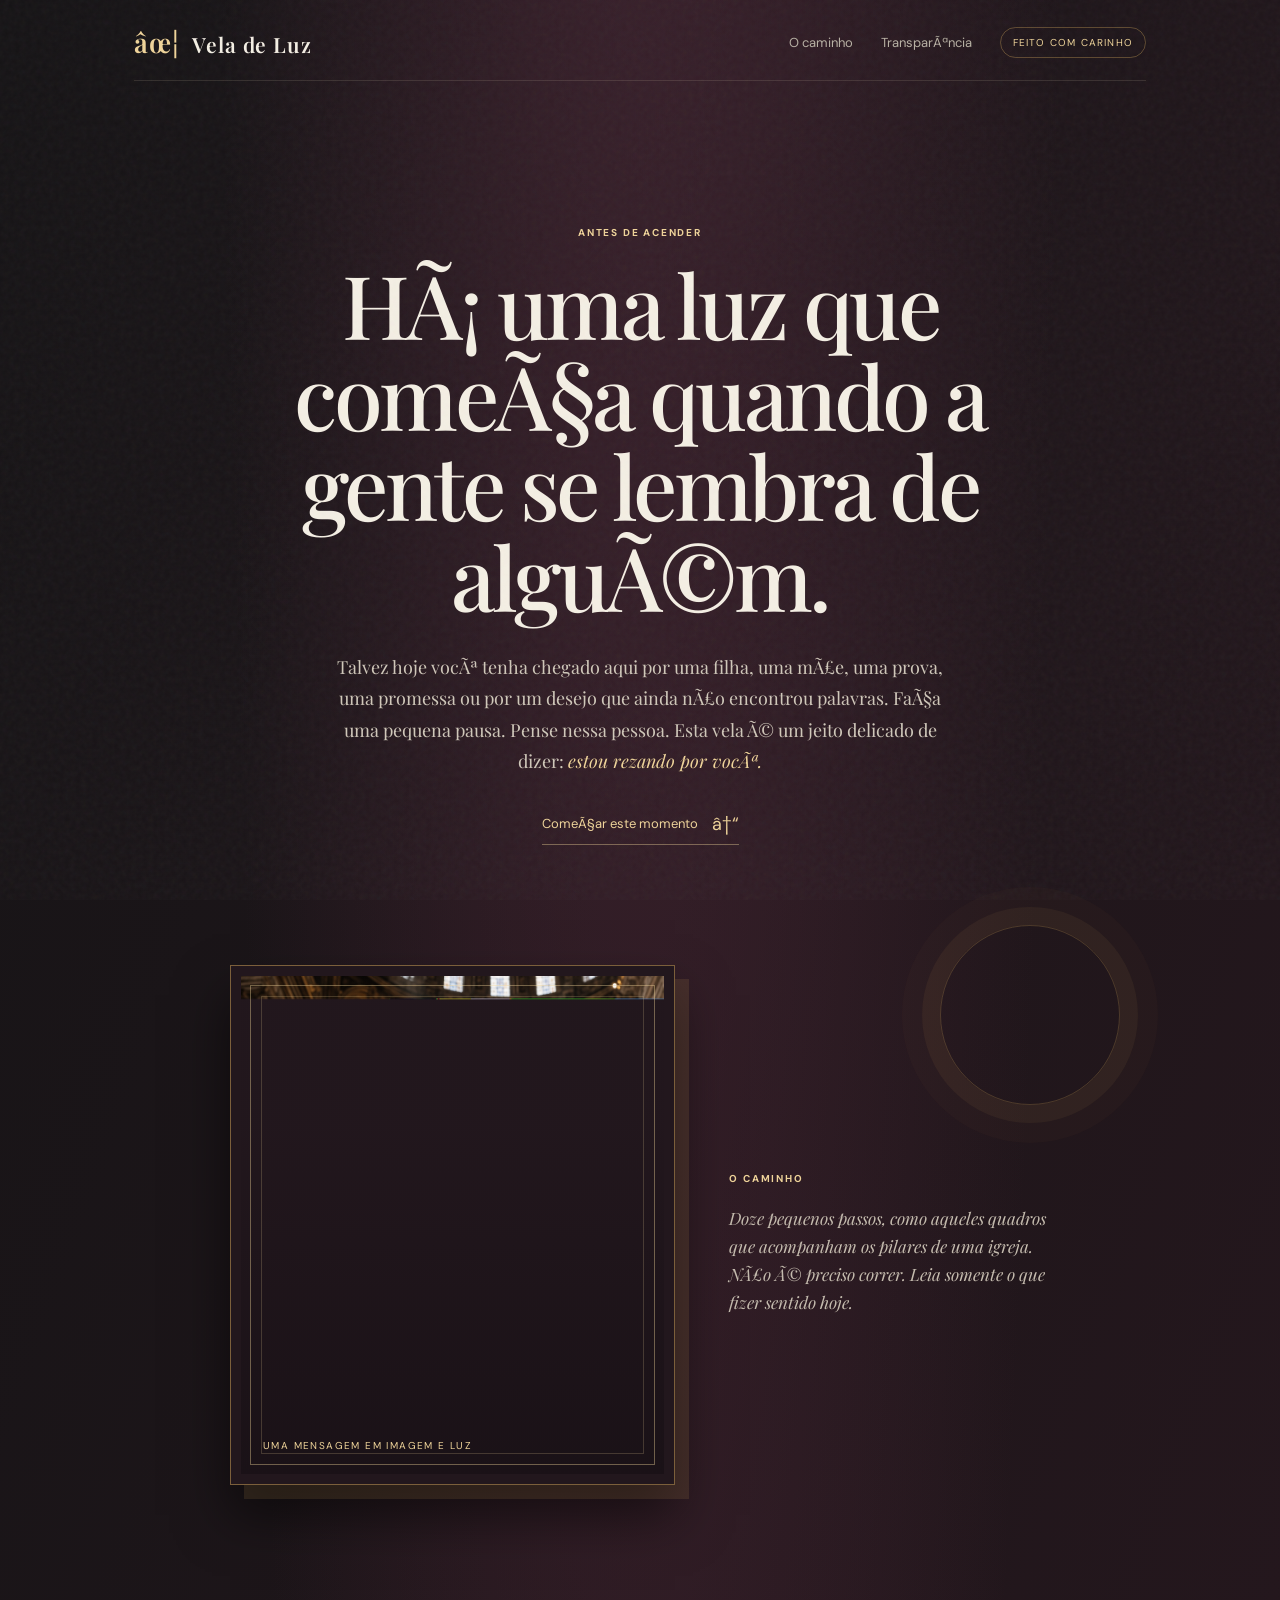
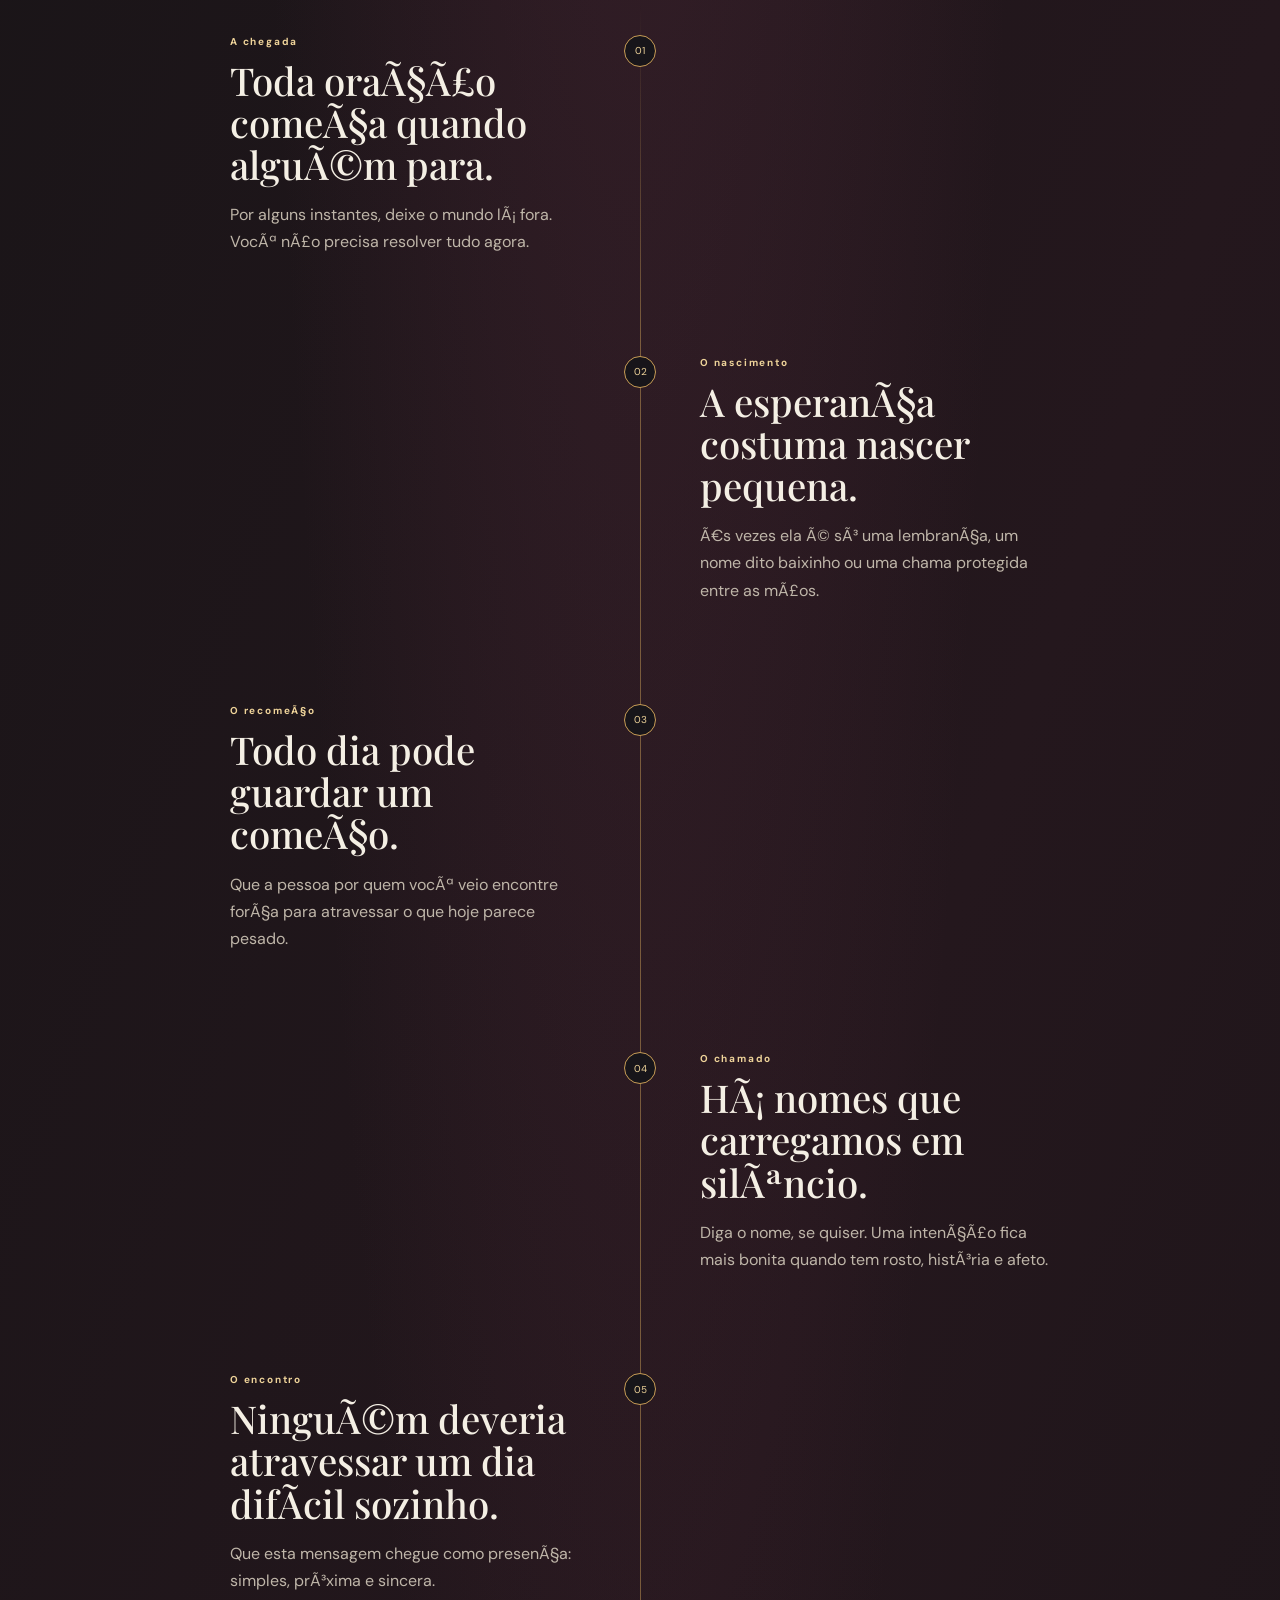
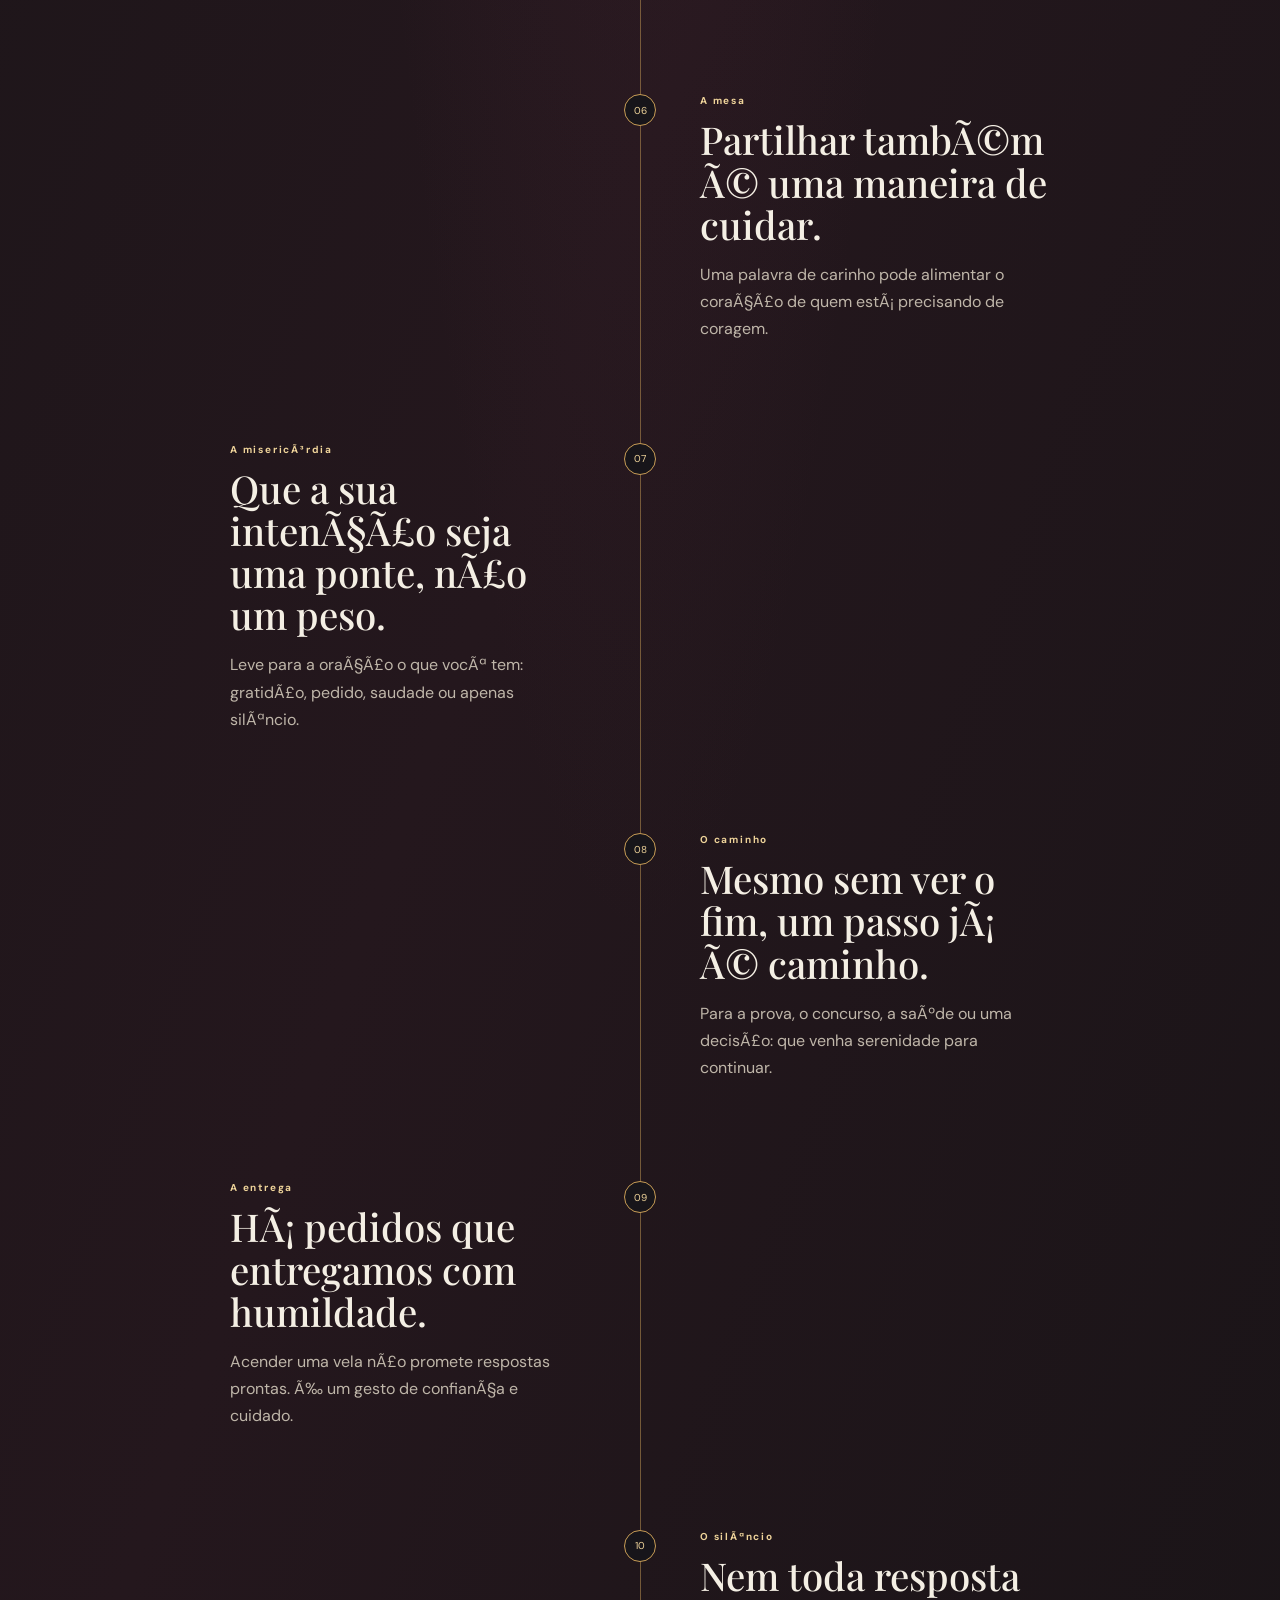
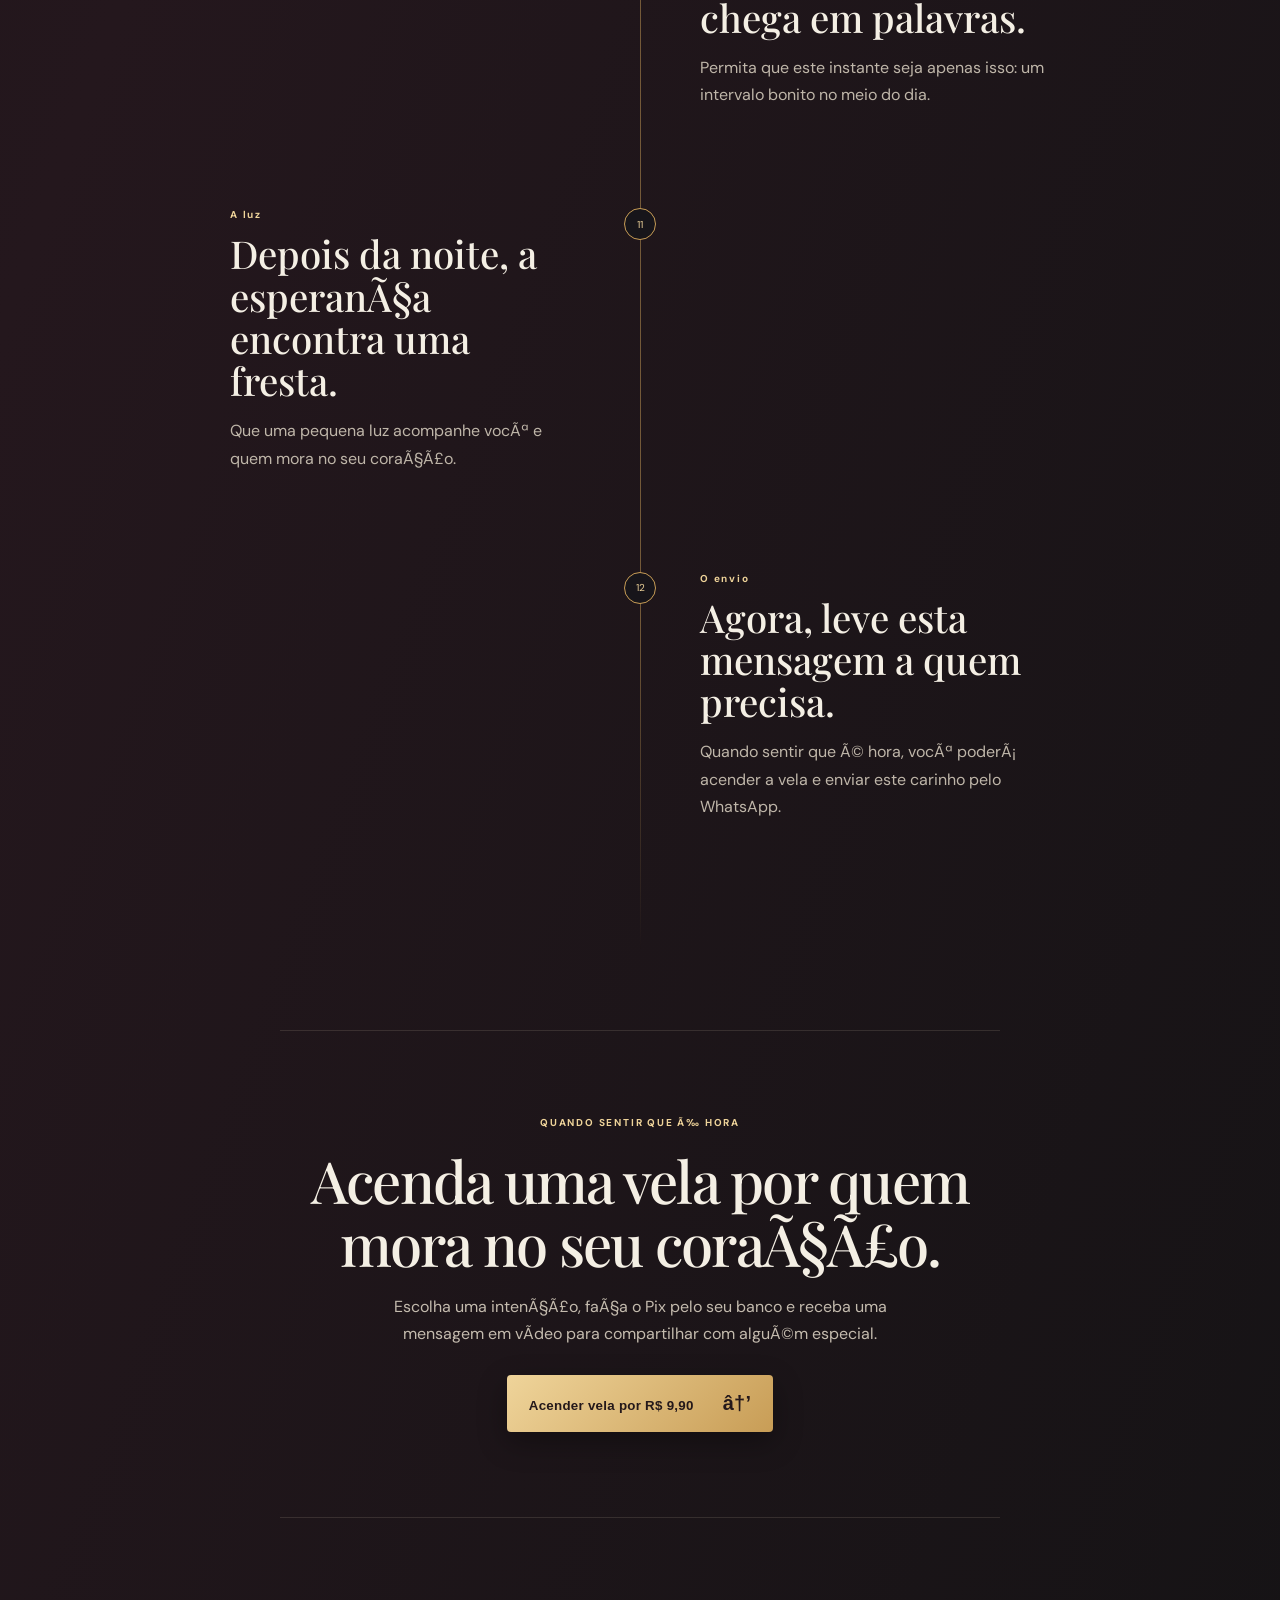
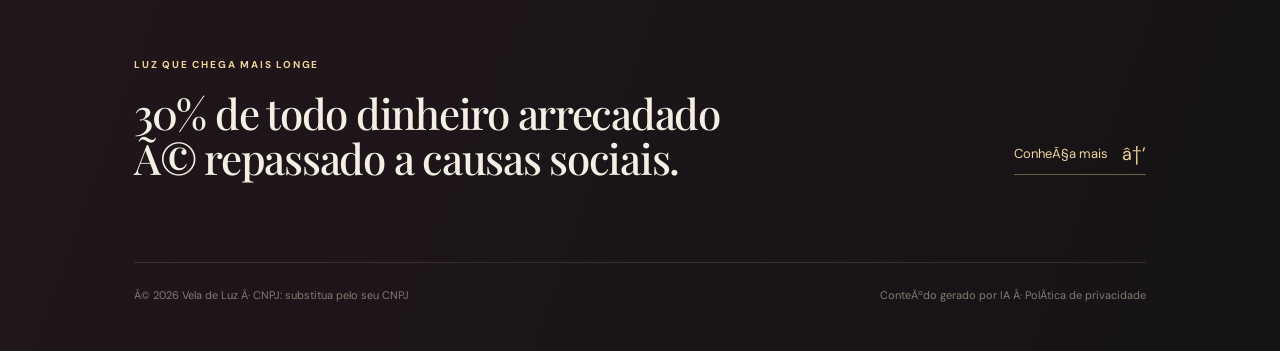
==== commit cf494a99: "Personalize candle video for WhatsApp sharing" ====
--- a/index.html
+++ b/index.html
@@ -54,7 +54,7 @@
     </main>
 
     <div class="modal hidden" id="modal" role="dialog" aria-modal="true" aria-labelledby="modalTitle"><div class="modal-box"><button class="close" id="closeBtn" aria-label="Fechar">Ã—</button><p class="eyebrow">SUA INTENÃ‡ÃƒO</p><h2 id="modalTitle">Por quem vocÃª acende esta vela?</h2><label>Nome ou motivo<input id="name" placeholder="Ex.: pela saÃºde da minha filha Ana" maxlength="80" /></label><label>Escolha uma mensagem<select id="intention"><option>SaÃºde e proteÃ§Ã£o</option><option>Prova ou concurso</option><option>FamÃ­lia e filhos</option><option>GratidÃ£o</option><option>Uma promessa</option><option>Que algo dÃª certo</option></select></label><div class="prices"><button data-price="5.90">R$ 5,90</button><button class="selected" data-price="9.90">R$ 9,90 <small>mais escolhida</small></button></div><button class="primary full" id="payBtn">Continuar para o Pix <span>â†’</span></button><p class="modal-note">Pagamento pelo seu banco. O vÃ­deo Ã© liberado apÃ³s a confirmaÃ§Ã£o.</p></div></div>
-    <div class="modal hidden" id="pixModal" role="dialog" aria-modal="true" aria-labelledby="pixTitle"><div class="modal-box pix-box"><button class="close" id="pixClose" aria-label="Fechar">Ã—</button><p class="eyebrow">PAGAMENTO DE TESTE</p><h2 id="pixTitle">Finalize pelo Pix</h2><div class="pix-code" id="pixCode">00020126580014BR.GOV.BCB.PIX0136vela-de-luz-demo52040000530398654049.905802BR5920VELA DE LUZ LTDA6009SAO PAULO62070503***6304ABCD</div><button class="secondary" id="copyBtn">Copiar cÃ³digo Pix</button><button class="primary full hidden" id="whatsBtn">JÃ¡ fiz o Pix Â· preparar WhatsApp <span>â†’</span></button><p class="modal-note">No piloto, a liberaÃ§Ã£o Ã© manual. Em produÃ§Ã£o, o webhook do checkout confirma o pagamento antes de liberar o vÃ­deo.</p><div class="success hidden" id="success">âœ“ CÃ³digo copiado. Agora vocÃª pode preparar sua mensagem.</div></div></div>
+    <div class="modal hidden" id="pixModal" role="dialog" aria-modal="true" aria-labelledby="pixTitle"><div class="modal-box pix-box"><button class="close" id="pixClose" aria-label="Fechar">Ã—</button><p class="eyebrow">PAGAMENTO DE TESTE</p><h2 id="pixTitle">Finalize pelo Pix</h2><div class="pix-code" id="pixCode">00020126580014BR.GOV.BCB.PIX0136vela-de-luz-demo52040000530398654049.905802BR5920VELA DE LUZ LTDA6009SAO PAULO62070503***6304ABCD</div><button class="secondary" id="copyBtn">Copiar cÃ³digo Pix</button><button class="primary full hidden" id="whatsBtn">Gerar vÃ­deo e compartilhar <span>â†’</span></button><p class="modal-note">No piloto, a liberaÃ§Ã£o Ã© manual. Ao compartilhar, o vÃ­deo recebe o nome e a intenÃ§Ã£o que vocÃª escreveu.</p><div class="success hidden" id="success">âœ“ CÃ³digo copiado. Agora prepare seu vÃ­deo.</div></div></div>
     <script src="app.js"></script>
   </body>
 </html>
--- a/styles.css
+++ b/styles.css
@@ -1,4 +1,3 @@
 @import url('https://fonts.googleapis.com/css2?family=DM+Sans:wght@400;500;600;700&family=Playfair+Display:wght@500;600&display=swap');
-:root{--ink:#f4efe4;--muted:#b8b1a4;--gold:#c89d56;--gold2:#efd49a;--stone:#e8ddc8;--night:#141315}*{box-sizing:border-box}html{scroll-behavior:smooth}body{margin:0;background:var(--night);color:var(--ink);font-family:'DM Sans',sans-serif;background-image:radial-gradient(ellipse at 70% -10%,#65334877 0,transparent 45%),linear-gradient(110deg,#161416,#21161b 50%,#151315)}body:before{content:'';position:fixed;inset:0;pointer-events:none;opacity:.12;background-image:url("data:image/svg+xml,%3Csvg viewBox='0 0 180 180' xmlns='http://www.w3.org/2000/svg'%3E%3Cfilter id='n'%3E%3CfeTurbulence type='fractalNoise' baseFrequency='.9' numOctaves='3' stitchTiles='stitch'/%3E%3C/filter%3E%3Crect width='100%25' height='100%25' filter='url(%23n)' opacity='.4'/%3E%3C/svg%3E")}.shell{max-width:1160px;margin:auto;padding:24px 38px}.nav{display:flex;justify-content:space-between;align-items:center;border-bottom:1px solid #e8d8b822;padding:0 0 20px}.brand{font:600 21px 'Playfair Display',serif;letter-spacing:.04em}.brand-mark{color:var(--gold2);font-size:27px;margin-right:8px}.nav-links{display:flex;gap:28px;align-items:center}.nav a{color:var(--muted);text-decoration:none;font-size:13px}.seal{font-size:10px;letter-spacing:.12em;color:var(--gold2);border:1px solid #c89d5660;border-radius:99px;padding:8px 12px}.hero{display:grid;grid-template-columns:1.02fr .98fr;gap:70px;align-items:center;min-height:700px}.eyebrow{color:var(--gold2);font-size:10px;font-weight:700;letter-spacing:.18em;margin:0 0 18px}.copy h1,h2{font-family:'Playfair Display',serif;font-weight:500;line-height:1.05}.copy h1{font-size:clamp(45px,6vw,76px);max-width:620px;margin:0 0 25px;letter-spacing:-.03em}.lead{font-size:19px;line-height:1.62;color:#d0c8ba;max-width:570px}.actions{display:flex;gap:20px;align-items:center;margin:30px 0 15px}.primary,.secondary{border:0;border-radius:4px;padding:17px 22px;font-weight:700;cursor:pointer;letter-spacing:.02em}.primary{background:linear-gradient(135deg,var(--gold2),var(--gold));color:#24181a;box-shadow:0 10px 30px #0005}.primary span{margin-left:25px;font-size:20px}.text-link{color:var(--gold2);font-size:13px;text-decoration:none}.micro,.modal-note{font-size:12px;color:#a8a092}.micro span{color:var(--gold2)}.reel{max-width:475px;margin:auto;transform:rotate(1deg);filter:drop-shadow(0 25px 32px #0008)}.reel-frame{position:relative;height:570px;border:7px solid #a7804b55;padding:6px;background:#161113;overflow:hidden;border-radius:2px}.reel-img{position:absolute;inset:6px;width:calc(100% - 12px);height:calc(100% - 12px);object-fit:cover;animation:reelFade 12s ease-in-out infinite;filter:saturate(.82) contrast(1.05)}.reel-img.second{animation-delay:6s;opacity:0}.reel-shade{position:absolute;inset:6px;background:linear-gradient(180deg,transparent 30%,#160f14aa 100%)}.reel-copy{position:absolute;left:30px;bottom:32px;display:flex;align-items:center;gap:12px;text-transform:uppercase;font-size:11px;letter-spacing:.14em}.reel-copy b{color:var(--gold2);font-size:18px;letter-spacing:.08em}.play{display:grid;place-items:center;width:38px;height:38px;border:1px solid #efd49a99;border-radius:50%;color:var(--gold2);font-size:11px}.reel-frame small{position:absolute;right:20px;top:18px;color:#fff9;font-size:10px}.reel-caption{font:italic 14px 'Playfair Display',serif;color:#b9aa94;padding:15px 8px;text-align:center}.trust{display:grid;grid-template-columns:repeat(3,1fr);border-top:1px solid #e8d8b822;border-bottom:1px solid #e8d8b822;padding:24px 0;margin-bottom:100px}.trust div{display:grid;grid-template-columns:38px 1fr;column-gap:10px;align-items:center;border-right:1px solid #e8d8b822;padding:0 25px}.trust div:last-child{border:0}.trust-icon{grid-row:1/3;color:var(--gold2);font-size:25px}.trust strong{font-family:'Playfair Display',serif;font-size:17px}.trust small{color:var(--muted);font-size:12px}.ritual{display:grid;grid-template-columns:.85fr 1.15fr;gap:80px;align-items:center;padding:20px 0 120px}.ritual h2,.cause h2{font-size:48px;margin:0 0 19px}.ritual p,.cause p{color:#c4bbae;line-height:1.65;font-size:16px}.stained-glass{height:390px;position:relative;overflow:hidden;border:10px solid #b58a4c55;background:conic-gradient(from 20deg at 50% 55%,#183d4a 0 10%,#b37741 10% 19%,#6c2035 19% 31%,#e6b968 31% 40%,#1e4d51 40% 52%,#71283b 52% 64%,#d9a95b 64% 72%,#1e3b4b 72% 86%,#9b613a 86% 100%);box-shadow:inset 0 0 0 22px #24181b,inset 0 0 70px #0008}.stained-glass:before,.stained-glass:after{content:'';position:absolute;background:#2b1e1e99}.stained-glass:before{width:8px;inset:0 48%}.stained-glass:after{height:8px;inset:48% 0}.rose-window{position:absolute;z-index:2;left:50%;top:50%;transform:translate(-50%,-50%);width:110px;height:110px;border:8px solid #d9b06a;border-radius:50%;display:grid;place-items:center;font-size:48px;color:#f9dfa0;box-shadow:0 0 35px #ffd36a88}.glass-ray{position:absolute;display:block;width:2px;height:480px;background:#fff1bd99;filter:blur(3px);transform:rotate(24deg);animation:ray 7s ease-in-out infinite}.ray-a{left:30%;top:-40px}.ray-b{right:21%;top:-60px;animation-delay:2s}.ritual-line{display:grid;grid-template-columns:auto 1fr;gap:13px 15px;margin-top:27px;font-size:13px}.ritual-line span{color:var(--gold2)}.ritual-line b{font-weight:500}.cause{display:grid;grid-template-columns:1.2fr .8fr;gap:60px;align-items:center;padding:70px 0;border-top:1px solid #e8d8b822}.cause-card{border:1px solid #c89d5666;background:linear-gradient(145deg,#5a2637cc,#23171cdd);padding:32px;display:flex;flex-direction:column;gap:14px;box-shadow:12px 12px 0 #c89d5622}.cause-card span,.cause-card small{color:#d2bd9b;font-size:11px}.cause-card strong{font:500 34px 'Playfair Display',serif;color:var(--gold2)}footer{display:flex;justify-content:space-between;color:#847a70;font-size:11px;padding:25px 0}.modal{position:fixed;inset:0;background:#090809dd;backdrop-filter:blur(9px);display:grid;place-items:center;padding:20px;z-index:10}.hidden{display:none}.modal-box{position:relative;background:#2a1b22;border:1px solid #c89d5677;border-radius:3px;padding:36px;max-width:490px;width:100%;box-shadow:0 25px 90px #000b}.modal-box h2{font-size:34px;margin:0 0 25px}.close{position:absolute;right:18px;top:12px;background:transparent;border:0;color:var(--muted);font-size:28px;cursor:pointer}label{display:block;color:#ded3c4;font-size:13px;margin:16px 0}input,select{display:block;width:100%;margin-top:8px;background:#191315;color:var(--ink);border:1px solid #c89d563b;border-radius:2px;padding:14px;font:inherit}.prices{display:flex;gap:10px;margin:22px 0}.prices button{flex:1;border:1px solid #c89d5644;background:#191315;color:var(--ink);border-radius:2px;padding:13px;cursor:pointer}.prices button.selected{border-color:var(--gold2);color:var(--gold2)}.prices small{display:block;font-size:9px}.full{width:100%}.pix-box{text-align:center}.pix-code{word-break:break-all;background:#191315;color:#d6cfe0;border-radius:2px;padding:15px;font:11px monospace;text-align:left;margin:20px 0}.secondary{background:var(--stone);color:#25181c}.success{color:#bfe6b5;font-size:13px;margin-top:18px}@keyframes reelFade{0%,43%{opacity:1;transform:scale(1)}50%,93%{opacity:0;transform:scale(1.04)}100%{opacity:1;transform:scale(1)}}@keyframes ray{0%,100%{opacity:.15;transform:translateX(-10px) rotate(24deg)}50%{opacity:.5;transform:translateX(25px) rotate(24deg)}}@media(max-width:780px){.shell{padding:20px}.nav-links a,.seal{display:none}.hero,.ritual,.cause{grid-template-columns:1fr;gap:35px}.hero{padding:60px 0 80px;min-height:0}.copy h1{font-size:47px}.actions{align-items:flex-start;flex-direction:column}.reel{max-width:390px}.reel-frame{height:480px}.trust{grid-template-columns:1fr;gap:18px;margin-bottom:70px}.trust div{border-right:0;padding:0 5px}.ritual{padding-bottom:80px}.ritual h2,.cause h2{font-size:38px}.stained-glass{height:310px}footer{display:block;line-height:2}}
-:root{--focus:#efd49a}.shared-card{display:inline-block;margin:0 0 20px;padding:11px 15px;border:1px solid #c89d5680;background:#5a263755;color:var(--gold2);font:italic 14px 'Playfair Display',serif}.hidden{display:none}.primary:focus-visible,.secondary:focus-visible,.text-link:focus-visible,input:focus-visible,select:focus-visible,.close:focus-visible{outline:3px solid var(--focus);outline-offset:4px}
+:root{--ink:#f4efe4;--muted:#b8b1a4;--gold:#c89d56;--gold2:#efd49a;--wine:#5a2637;--night:#17151a;--line:#ead8b822}*{box-sizing:border-box}html{scroll-behavior:smooth}body{margin:0;background:var(--night);color:var(--ink);font-family:'DM Sans',sans-serif;background-image:radial-gradient(ellipse at 50% -20%,#6a334977,transparent 48%),linear-gradient(110deg,#161416,#24171d 50%,#151315)}body:before{content:'';position:fixed;inset:0;pointer-events:none;opacity:.1;background-image:url("data:image/svg+xml,%3Csvg viewBox='0 0 180 180' xmlns='http://www.w3.org/2000/svg'%3E%3Cfilter id='n'%3E%3CfeTurbulence type='fractalNoise' baseFrequency='.9' numOctaves='3' stitchTiles='stitch'/%3E%3C/filter%3E%3Crect width='100%25' height='100%25' filter='url(%23n)' opacity='.4'/%3E%3C/svg%3E")}.shell{max-width:1080px;margin:auto;padding:24px 34px}.nav{display:flex;justify-content:space-between;align-items:center;border-bottom:1px solid var(--line);padding-bottom:20px}.brand{color:var(--ink);text-decoration:none;font:600 21px 'Playfair Display',serif;letter-spacing:.04em}.brand-mark{color:var(--gold2);font-size:27px;margin-right:8px}.nav-links{display:flex;gap:28px;align-items:center}.nav a:not(.brand){color:var(--muted);text-decoration:none;font-size:13px}.seal{font-size:10px;letter-spacing:.12em;color:var(--gold2);border:1px solid #c89d5660;border-radius:99px;padding:8px 12px}.opening{max-width:780px;margin:0 auto;padding:145px 0 120px;text-align:center}.eyebrow{color:var(--gold2);font-size:10px;font-weight:700;letter-spacing:.18em;margin:0 0 20px}.opening h1{font:500 clamp(48px,7vw,88px)/1.03 'Playfair Display',serif;letter-spacing:-.04em;margin:0 auto 30px}.opening-message{max-width:610px;margin:0 auto 34px;color:#d0c8ba;font:18px/1.75 'Playfair Display',serif}.opening-message em{color:var(--gold2)}.begin-link{display:inline-flex;gap:14px;align-items:center;color:var(--gold2);font-size:13px;text-decoration:none;border-bottom:1px solid #efd49a66;padding-bottom:8px}.begin-link span{font-size:18px}.shared-card{display:inline-block;margin:0 0 23px;padding:11px 15px;border:1px solid #c89d5680;background:#5a263755;color:var(--gold2);font:italic 14px 'Playfair Display',serif}.window-stage{position:relative;max-width:820px;margin:0 auto 120px;display:grid;grid-template-columns:1fr .72fr;gap:54px;align-items:center}.video-frame{position:relative;height:520px;padding:10px;background:#22171d;border:1px solid #c89d5688;box-shadow:14px 14px 0 #c89d5622,0 30px 50px #0008;overflow:hidden}.video-frame:before,.video-frame:after{content:'';position:absolute;z-index:2;pointer-events:none;border:1px solid #efd49a66}.video-frame:before{inset:19px}.video-frame:after{inset:30px;border-color:#efd49a33}.video-frame video{width:100%;height:100%;object-fit:cover;filter:saturate(.78) contrast(1.06)}.video-vignette{position:absolute;inset:10px;background:linear-gradient(180deg,#160f1809 30%,#160f14aa 100%);pointer-events:none}.video-label{position:absolute;z-index:3;left:32px;bottom:32px;color:var(--gold2);font-size:10px;letter-spacing:.14em;text-transform:uppercase}.stage-caption{padding-top:50px}.stage-caption>span,.step-kicker{color:var(--gold2);font-size:10px;font-weight:700;letter-spacing:.18em}.stage-caption p{color:#c4bbae;font:italic 17px/1.65 'Playfair Display',serif}.window-ornament{position:absolute;right:-70px;top:-40px;width:180px;height:180px;border:1px solid #c89d5644;border-radius:50%;box-shadow:0 0 0 18px #c89d5612,0 0 0 38px #c89d5607;pointer-events:none}.journey{position:relative;max-width:820px;margin:auto;padding:20px 0 120px}.journey:before{content:'';position:absolute;top:0;bottom:80px;left:50%;width:1px;background:linear-gradient(transparent,#c89d5680 8%,#c89d5680 92%,transparent)}.step{position:relative;width:50%;padding:0 60px 90px 0}.step-right{margin-left:50%;padding:0 0 90px 60px}.step-number{position:absolute;right:-16px;top:0;width:32px;height:32px;border:1px solid var(--gold);border-radius:50%;background:var(--night);display:grid;place-items:center;color:var(--gold2);font-size:10px}.step-right .step-number{left:-16px;right:auto}.step h2{font:500 clamp(27px,3vw,39px)/1.1 'Playfair Display',serif;margin:11px 0 16px}.step p:not(.step-kicker){color:#bfb6a9;line-height:1.7;margin:0}.ritual-cta{max-width:720px;margin:0 auto 120px;text-align:center;border-top:1px solid var(--line);border-bottom:1px solid var(--line);padding:85px 20px}.ritual-cta h2,.cause-note h2{font:500 clamp(35px,5vw,58px)/1.08 'Playfair Display',serif;letter-spacing:-.03em;margin:0 auto 20px}.ritual-cta>p:not(.eyebrow){max-width:530px;margin:0 auto 28px;color:#c4bbae;line-height:1.65}.primary,.secondary{border:0;border-radius:4px;padding:17px 22px;font-weight:700;cursor:pointer;letter-spacing:.02em}.primary{background:linear-gradient(135deg,var(--gold2),var(--gold));color:#24181a;box-shadow:0 10px 30px #0005}.primary span{margin-left:25px;font-size:20px}.cause-note{display:flex;justify-content:space-between;gap:40px;align-items:end;border-bottom:1px solid var(--line);padding:20px 0 80px}.cause-note h2{max-width:650px;font-size:42px;margin:0}.cause-note .begin-link{margin-bottom:7px;white-space:nowrap}footer{display:flex;justify-content:space-between;color:#847a70;font-size:11px;padding:25px 0}.modal{position:fixed;inset:0;background:#090809dd;backdrop-filter:blur(9px);display:grid;place-items:center;padding:20px;z-index:10}.hidden{display:none}.modal-box{position:relative;background:#2a1b22;border:1px solid #c89d5677;border-radius:3px;padding:36px;max-width:490px;width:100%;box-shadow:0 25px 90px #000b}.modal-box h2{font:500 34px/1.08 'Playfair Display',serif;margin:0 0 25px}.close{position:absolute;right:18px;top:12px;background:transparent;border:0;color:var(--muted);font-size:28px;cursor:pointer}label{display:block;color:#ded3c4;font-size:13px;margin:16px 0}input,select{display:block;width:100%;margin-top:8px;background:#191315;color:var(--ink);border:1px solid #c89d563b;border-radius:2px;padding:14px;font:inherit}.prices{display:flex;gap:10px;margin:22px 0}.prices button{flex:1;border:1px solid #c89d5644;background:#191315;color:var(--ink);border-radius:2px;padding:13px;cursor:pointer}.prices button.selected{border-color:var(--gold2);color:var(--gold2)}.prices small{display:block;font-size:9px}.full{width:100%}.pix-box{text-align:center}.pix-code{word-break:break-all;background:#191315;color:#d6cfe0;border-radius:2px;padding:15px;font:11px monospace;text-align:left;margin:20px 0}.secondary{background:#e8ddc8;color:#25181c}.modal-note{font-size:12px;color:#a8a092}.success{color:#bfe6b5;font-size:13px;margin-top:18px}.reveal{opacity:0;transform:translateY(24px);transition:opacity .8s ease,transform .8s ease}.reveal.is-visible{opacity:1;transform:none}.primary:focus-visible,.secondary:focus-visible,.begin-link:focus-visible,input:focus-visible,select:focus-visible,.close:focus-visible{outline:3px solid var(--gold2);outline-offset:4px}@media(max-width:700px){.shell{padding:20px}.nav-links a,.seal{display:none}.opening{padding:100px 0 90px}.opening h1{font-size:49px}.opening-message{font-size:17px}.window-stage{grid-template-columns:1fr;gap:25px;margin-bottom:90px}.video-frame{height:500px}.stage-caption{padding-top:0}.window-ornament{right:-20px}.journey{padding-bottom:80px}.journey:before{left:15px}.step,.step-right{width:100%;margin:0;padding:0 0 70px 58px}.step-number,.step-right .step-number{left:0;right:auto}.ritual-cta{margin-bottom:80px;padding:70px 10px}.cause-note{display:block;padding-bottom:60px}.cause-note h2{font-size:35px;margin-bottom:28px}footer{display:block;line-height:2}}
 
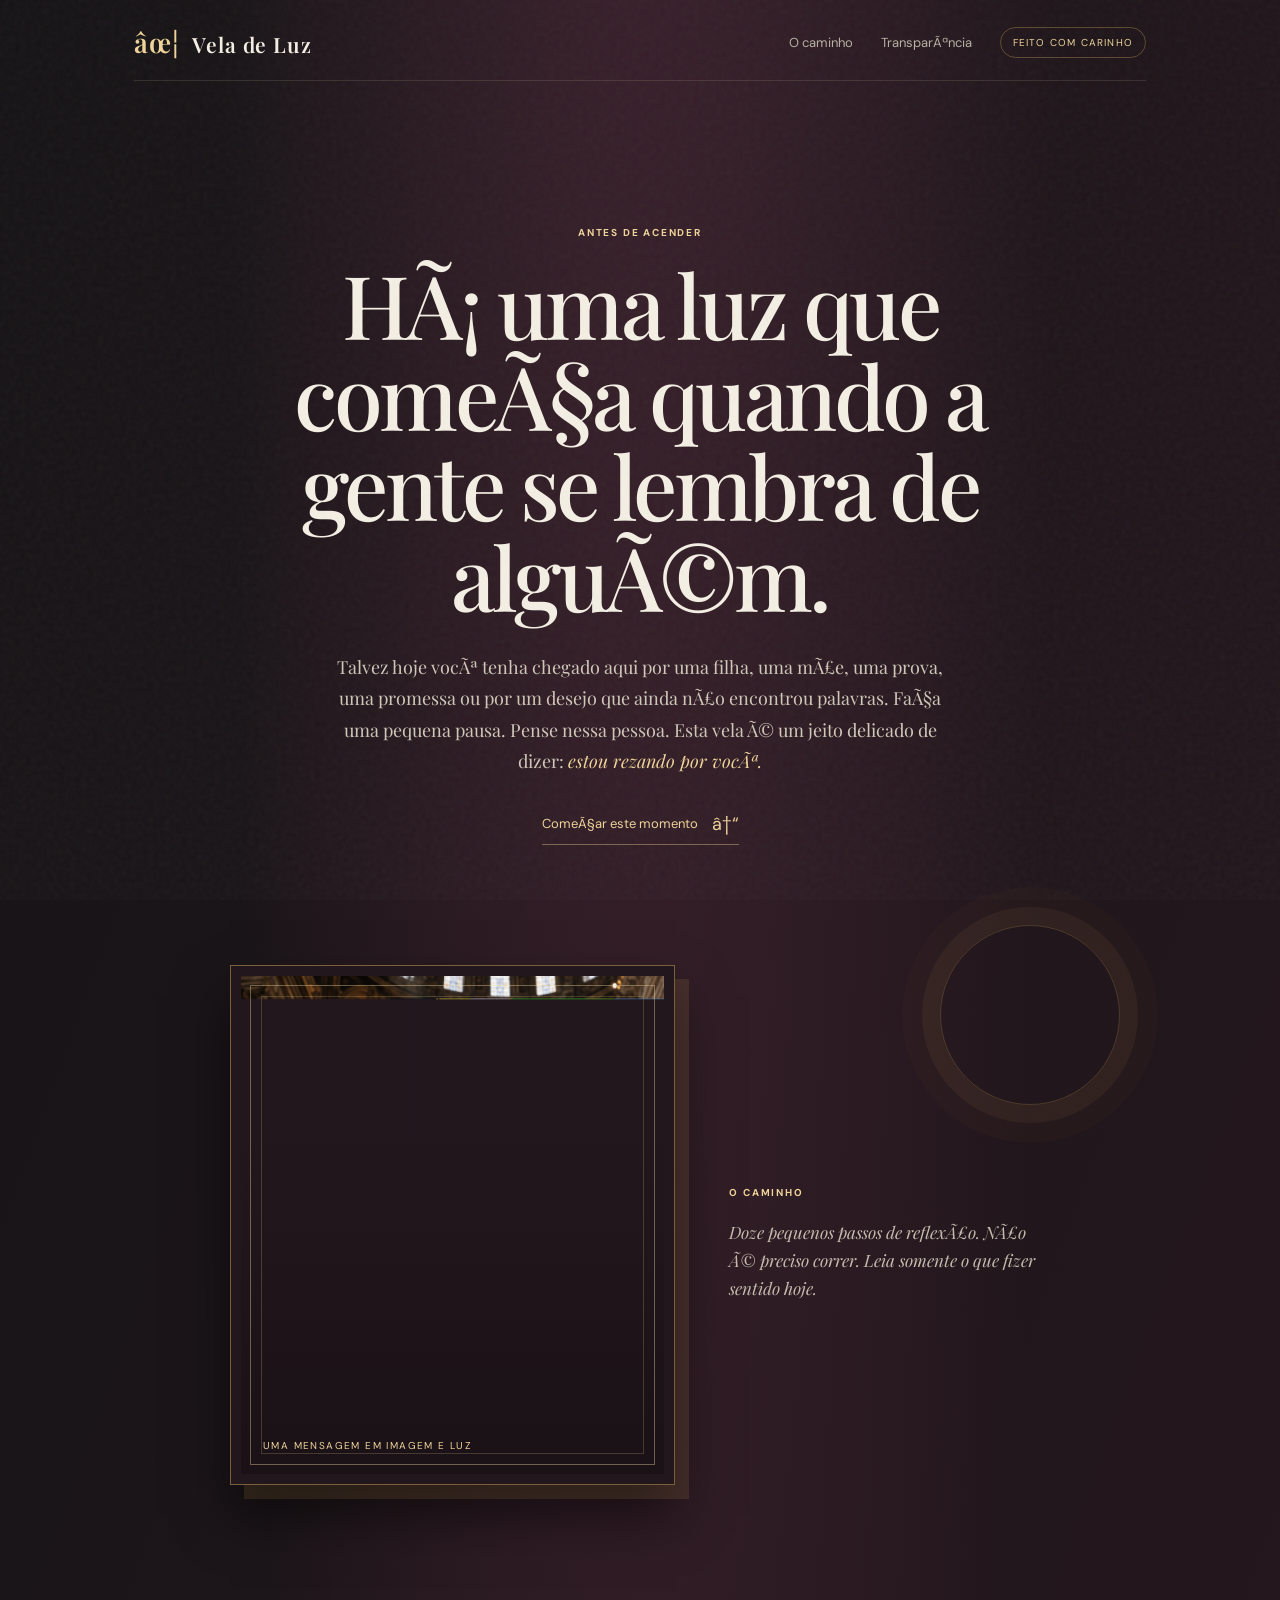
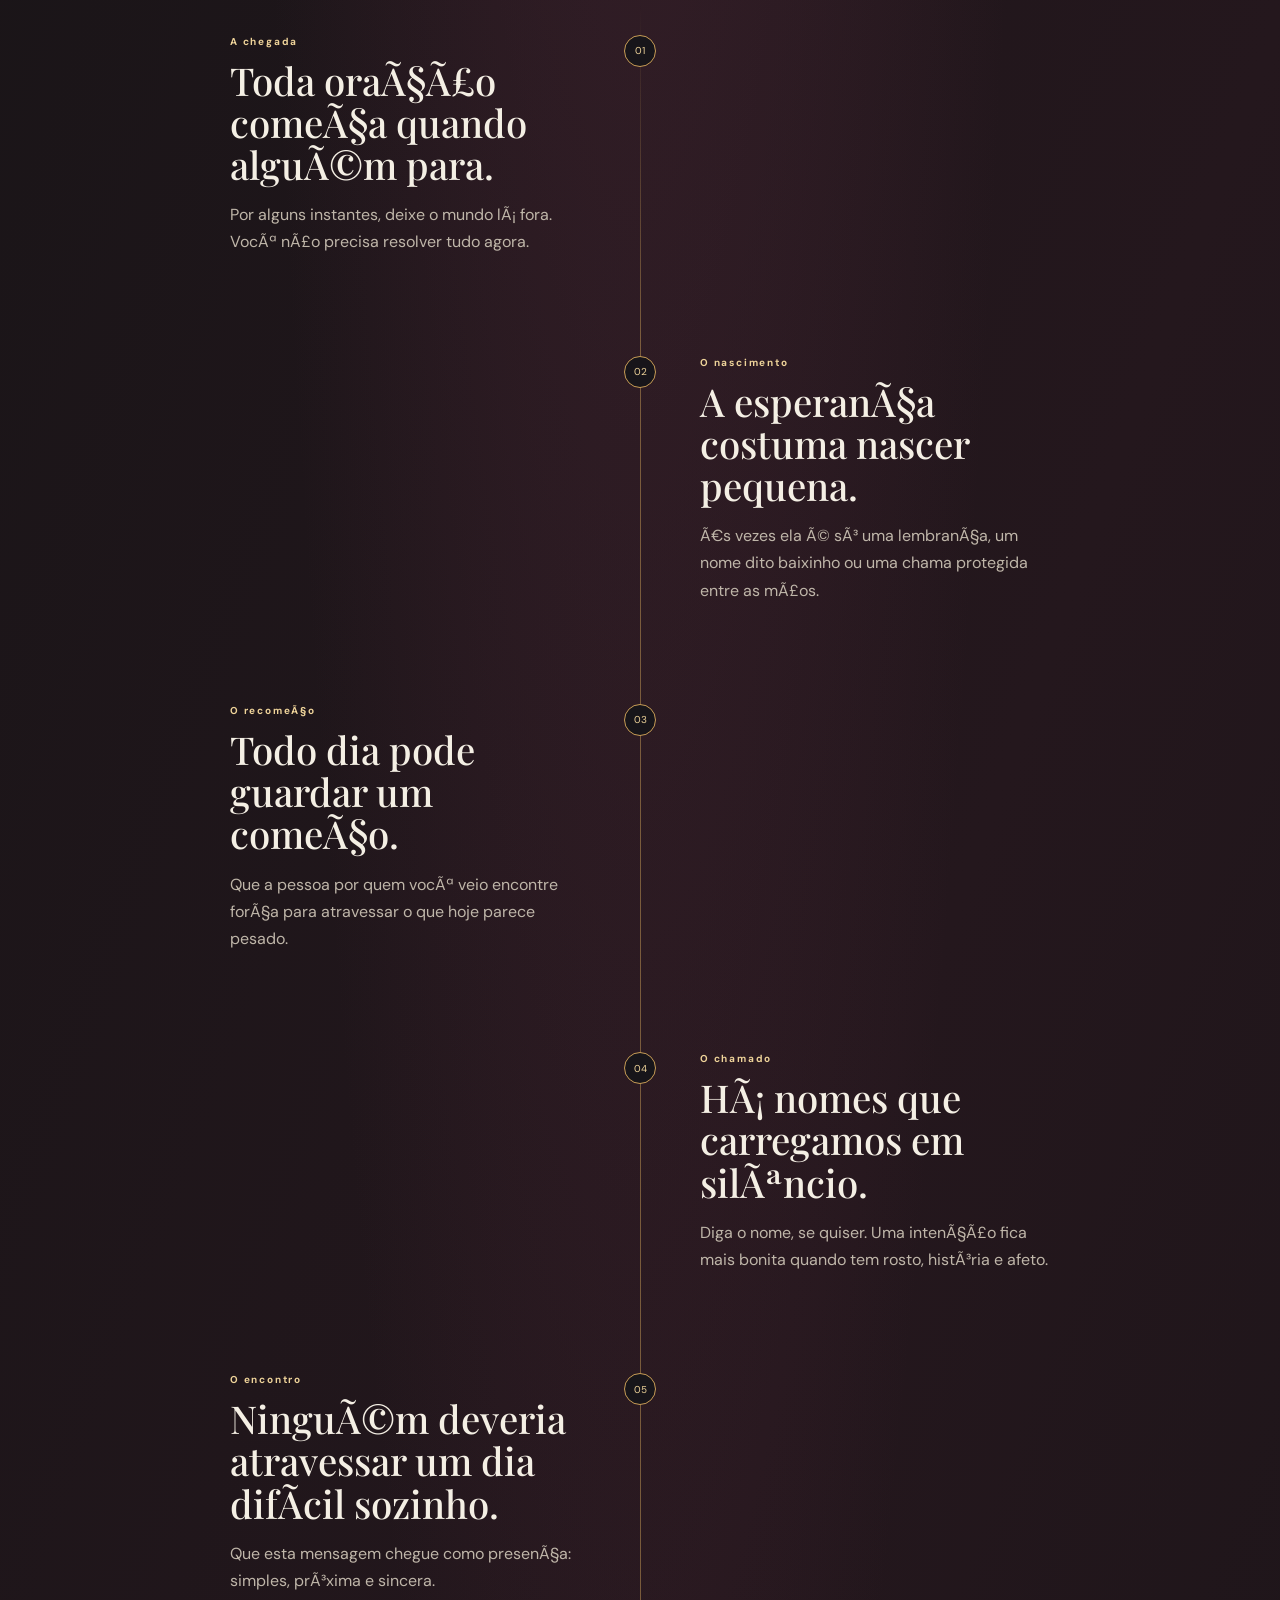
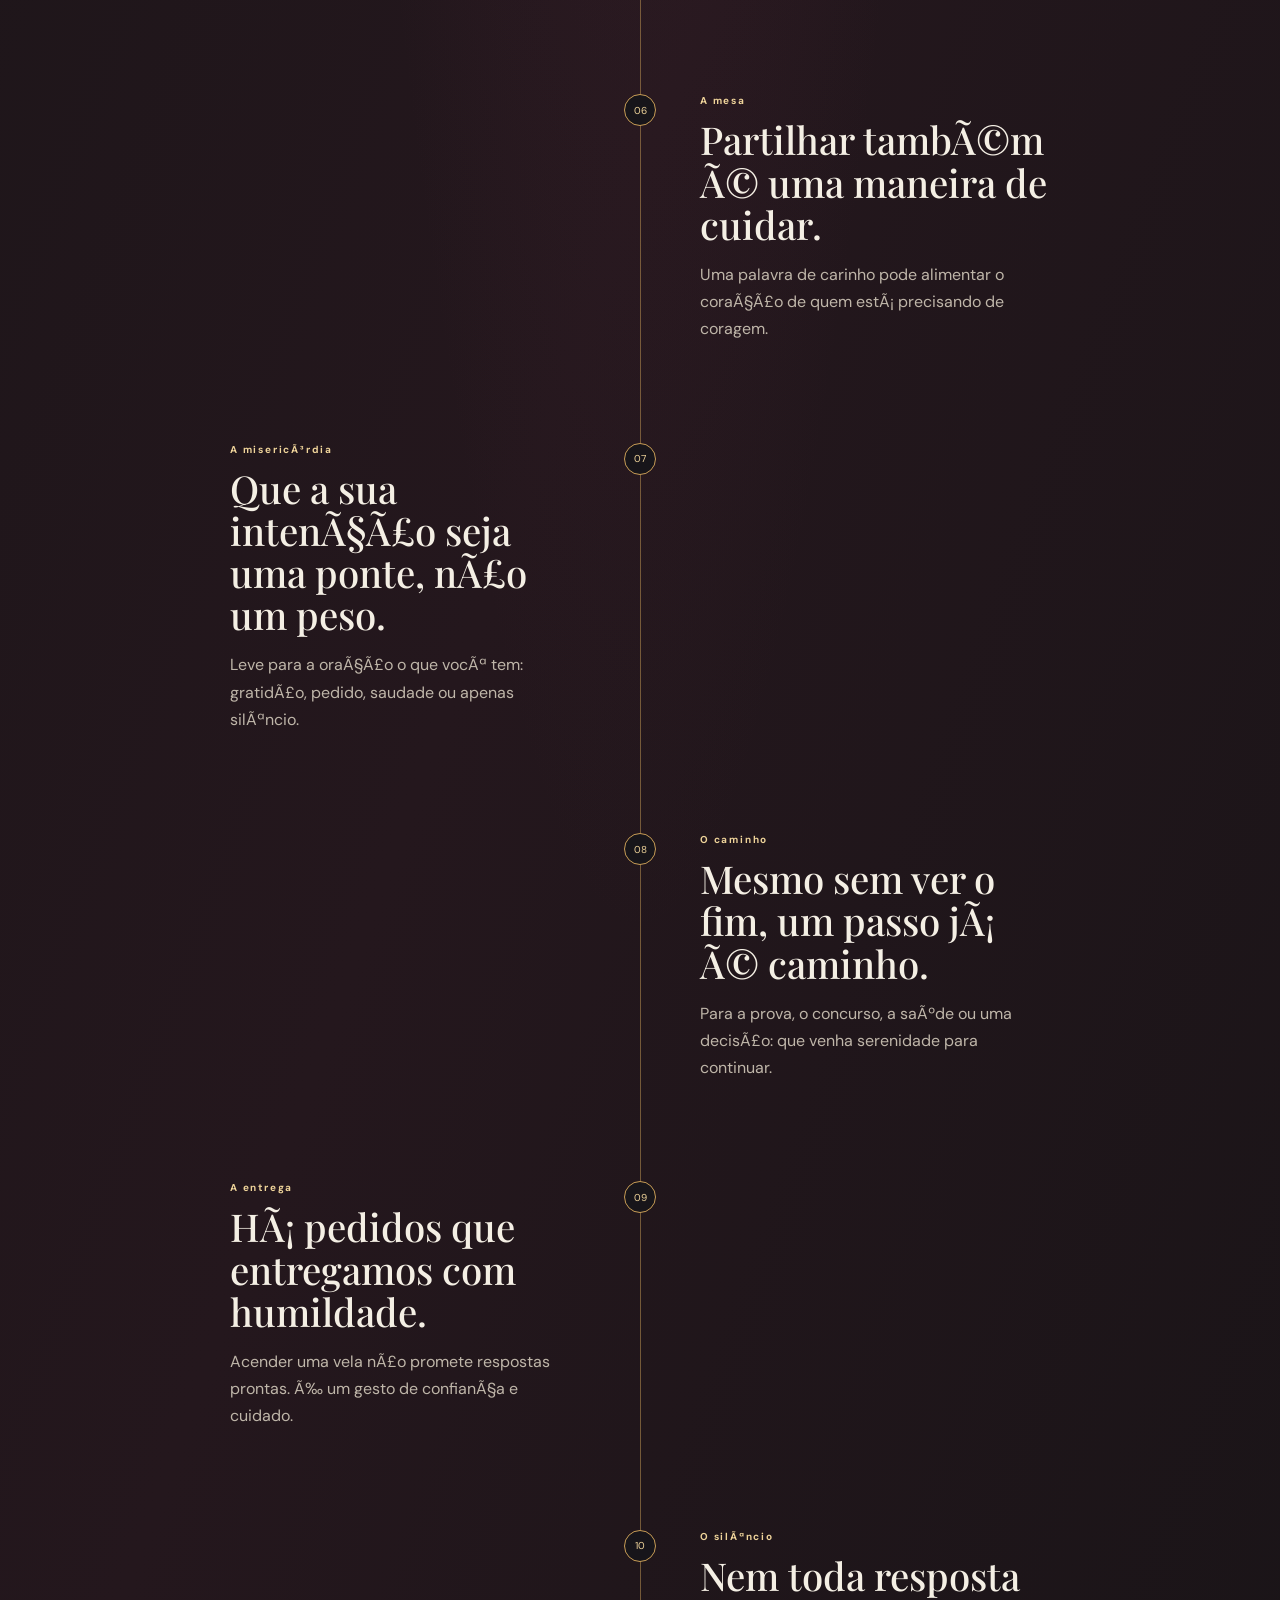
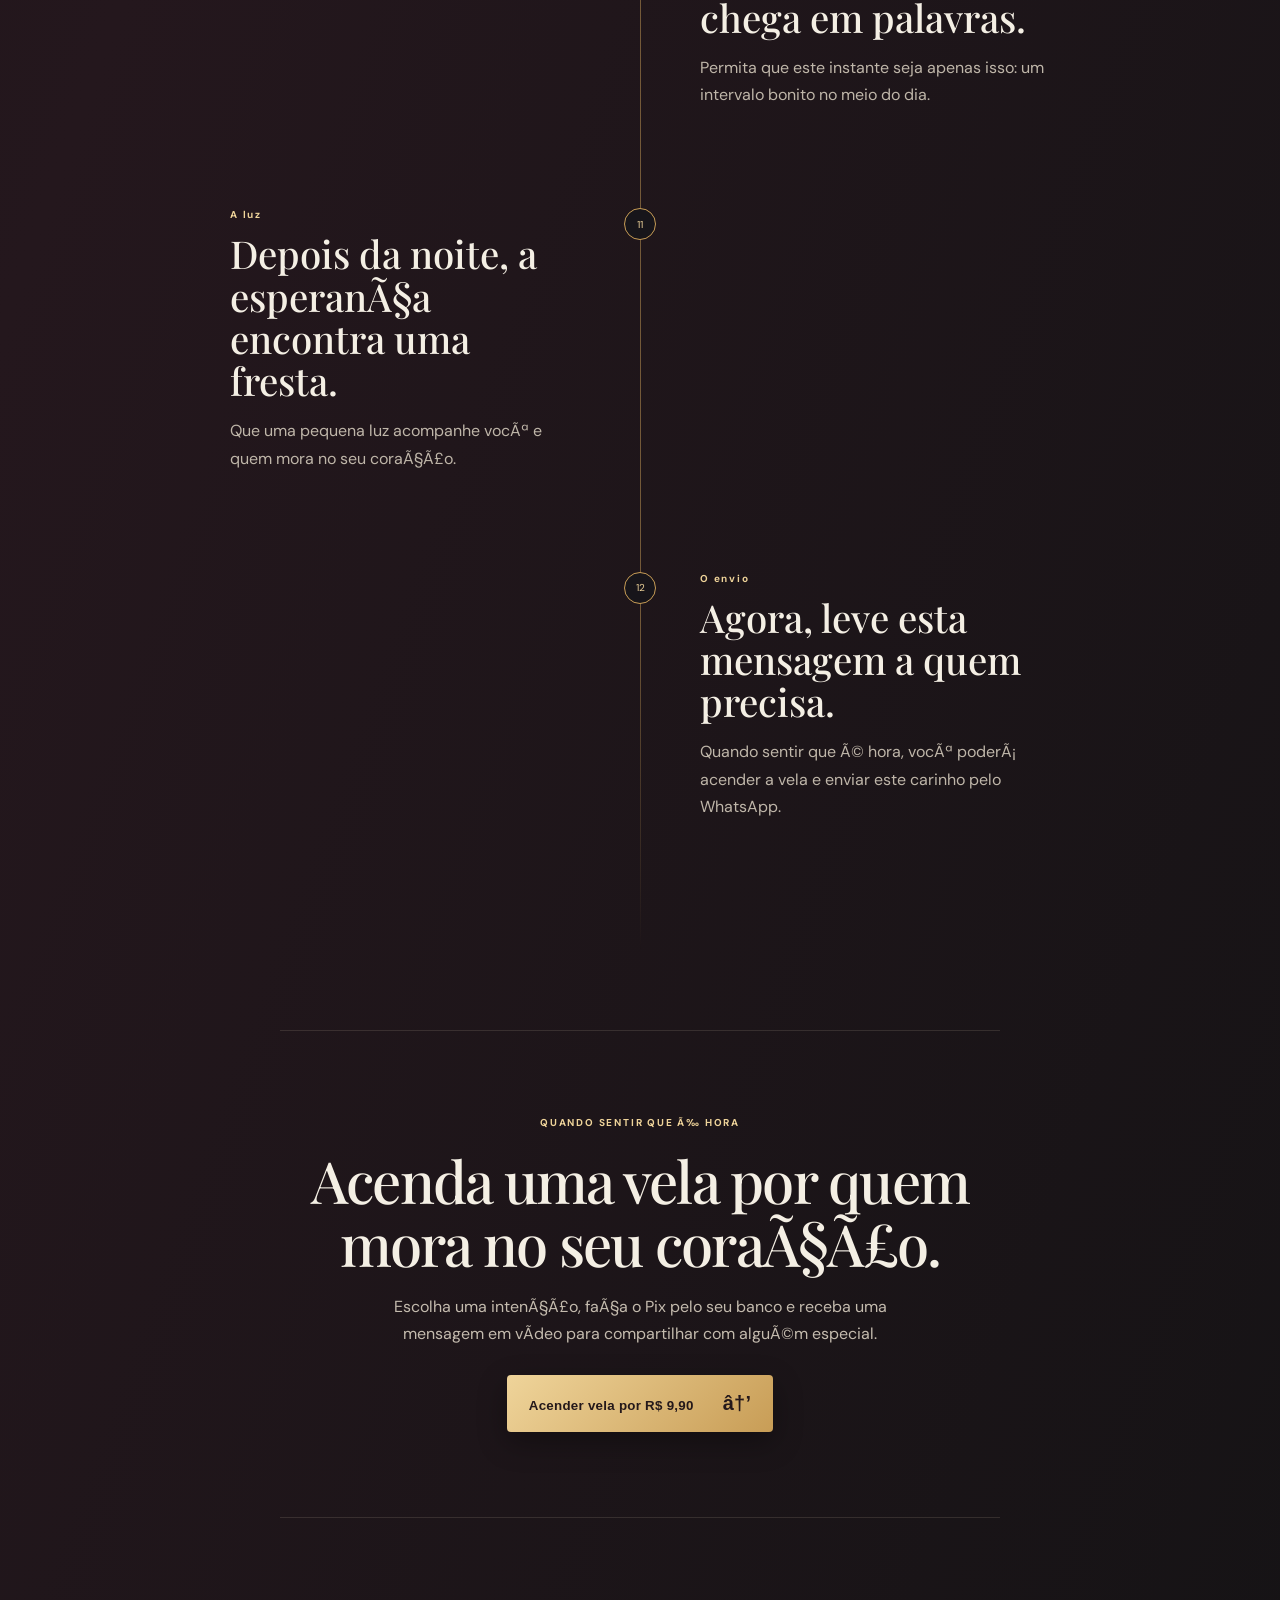
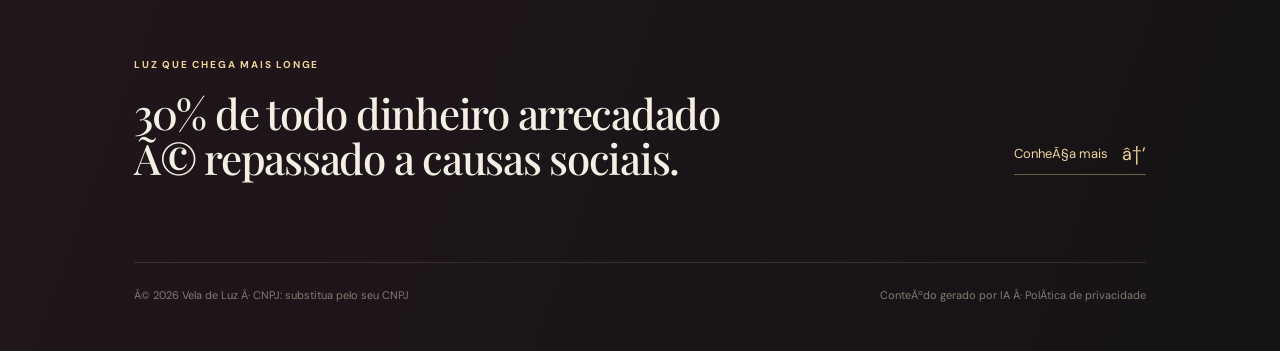
==== commit b9077ed1: "Refine reflection journey copy" ====
--- a/index.html
+++ b/index.html
@@ -28,7 +28,7 @@
       <section class="window-stage reveal" aria-label="Uma freira segurando uma vela em uma igreja" id="caminho">
         <div class="window-ornament"></div>
         <div class="video-frame"><video id="introVideo" poster="nun-a.png" autoplay muted playsinline loop preload="metadata"><source src="videos/freira.mp4" type="video/mp4" /></video><div class="video-vignette"></div><span class="video-label">uma mensagem em imagem e luz</span></div>
-        <div class="stage-caption"><span>O CAMINHO</span><p>Doze pequenos passos, como aqueles quadros que acompanham os pilares de uma igreja. NÃ£o Ã© preciso correr. Leia somente o que fizer sentido hoje.</p></div>
+        <div class="stage-caption"><span>O CAMINHO</span><p>Doze pequenos passos de reflexÃ£o. NÃ£o Ã© preciso correr. Leia somente o que fizer sentido hoje.</p></div>
       </section>
 
       <section class="journey" aria-label="Doze passos de uma oraÃ§Ã£o">
@@ -53,7 +53,7 @@
       <footer><span>Â© 2026 Vela de Luz Â· CNPJ: substitua pelo seu CNPJ</span><span>ConteÃºdo gerado por IA Â· PolÃ­tica de privacidade</span></footer>
     </main>
 
-    <div class="modal hidden" id="modal" role="dialog" aria-modal="true" aria-labelledby="modalTitle"><div class="modal-box"><button class="close" id="closeBtn" aria-label="Fechar">Ã—</button><p class="eyebrow">SUA INTENÃ‡ÃƒO</p><h2 id="modalTitle">Por quem vocÃª acende esta vela?</h2><label>Nome ou motivo<input id="name" placeholder="Ex.: pela saÃºde da minha filha Ana" maxlength="80" /></label><label>Escolha uma mensagem<select id="intention"><option>SaÃºde e proteÃ§Ã£o</option><option>Prova ou concurso</option><option>FamÃ­lia e filhos</option><option>GratidÃ£o</option><option>Uma promessa</option><option>Que algo dÃª certo</option></select></label><div class="prices"><button data-price="5.90">R$ 5,90</button><button class="selected" data-price="9.90">R$ 9,90 <small>mais escolhida</small></button></div><button class="primary full" id="payBtn">Continuar para o Pix <span>â†’</span></button><p class="modal-note">Pagamento pelo seu banco. O vÃ­deo Ã© liberado apÃ³s a confirmaÃ§Ã£o.</p></div></div>
+    <div class="modal hidden" id="modal" role="dialog" aria-modal="true" aria-labelledby="modalTitle"><div class="modal-box"><button class="close" id="closeBtn" aria-label="Fechar">Ã—</button><p class="eyebrow">SUA INTENÃ‡ÃƒO</p><h2 id="modalTitle">Por quem vocÃª acende esta vela?</h2><label>Nome ou motivo<input id="name" placeholder="Ex.: pela saÃºde da minha filha Ana" maxlength="80" /></label><label>Escolha uma intenÃ§Ã£o<select id="intention"><option>SaÃºde e proteÃ§Ã£o</option><option>Prova ou concurso</option><option>FamÃ­lia e filhos</option><option>GratidÃ£o</option><option>Uma promessa</option><option>Que algo dÃª certo</option></select></label><label>Escolha uma mensagem<select id="message"><option>Estou rezando por vocÃª hoje.</option><option>Que Deus ilumine seus passos e cuide do seu caminho.</option><option>Acendi esta vela por vocÃª, com carinho e esperanÃ§a.</option><option>Que esta intenÃ§Ã£o traga paz, forÃ§a e proteÃ§Ã£o.</option><option>Uma luz para lembrar que vocÃª nÃ£o estÃ¡ sozinho.</option></select></label><label>Ou escreva do seu jeito <textarea id="customMessage" placeholder="Uma mensagem para quem vai receber" maxlength="140"></textarea></label><div class="prices"><button data-price="5.90">R$ 5,90</button><button class="selected" data-price="9.90">R$ 9,90 <small>mais escolhida</small></button></div><button class="primary full" id="payBtn">Continuar para o Pix <span>â†’</span></button><p class="modal-note">Pagamento pelo seu banco. O vÃ­deo Ã© liberado apÃ³s a confirmaÃ§Ã£o.</p></div></div>
     <div class="modal hidden" id="pixModal" role="dialog" aria-modal="true" aria-labelledby="pixTitle"><div class="modal-box pix-box"><button class="close" id="pixClose" aria-label="Fechar">Ã—</button><p class="eyebrow">PAGAMENTO DE TESTE</p><h2 id="pixTitle">Finalize pelo Pix</h2><div class="pix-code" id="pixCode">00020126580014BR.GOV.BCB.PIX0136vela-de-luz-demo52040000530398654049.905802BR5920VELA DE LUZ LTDA6009SAO PAULO62070503***6304ABCD</div><button class="secondary" id="copyBtn">Copiar cÃ³digo Pix</button><button class="primary full hidden" id="whatsBtn">Gerar vÃ­deo e compartilhar <span>â†’</span></button><p class="modal-note">No piloto, a liberaÃ§Ã£o Ã© manual. Ao compartilhar, o vÃ­deo recebe o nome e a intenÃ§Ã£o que vocÃª escreveu.</p><div class="success hidden" id="success">âœ“ CÃ³digo copiado. Agora prepare seu vÃ­deo.</div></div></div>
     <script src="app.js"></script>
   </body>
--- a/styles.css
+++ b/styles.css
@@ -1,3 +1,4 @@
 @import url('https://fonts.googleapis.com/css2?family=DM+Sans:wght@400;500;600;700&family=Playfair+Display:wght@500;600&display=swap');
 :root{--ink:#f4efe4;--muted:#b8b1a4;--gold:#c89d56;--gold2:#efd49a;--wine:#5a2637;--night:#17151a;--line:#ead8b822}*{box-sizing:border-box}html{scroll-behavior:smooth}body{margin:0;background:var(--night);color:var(--ink);font-family:'DM Sans',sans-serif;background-image:radial-gradient(ellipse at 50% -20%,#6a334977,transparent 48%),linear-gradient(110deg,#161416,#24171d 50%,#151315)}body:before{content:'';position:fixed;inset:0;pointer-events:none;opacity:.1;background-image:url("data:image/svg+xml,%3Csvg viewBox='0 0 180 180' xmlns='http://www.w3.org/2000/svg'%3E%3Cfilter id='n'%3E%3CfeTurbulence type='fractalNoise' baseFrequency='.9' numOctaves='3' stitchTiles='stitch'/%3E%3C/filter%3E%3Crect width='100%25' height='100%25' filter='url(%23n)' opacity='.4'/%3E%3C/svg%3E")}.shell{max-width:1080px;margin:auto;padding:24px 34px}.nav{display:flex;justify-content:space-between;align-items:center;border-bottom:1px solid var(--line);padding-bottom:20px}.brand{color:var(--ink);text-decoration:none;font:600 21px 'Playfair Display',serif;letter-spacing:.04em}.brand-mark{color:var(--gold2);font-size:27px;margin-right:8px}.nav-links{display:flex;gap:28px;align-items:center}.nav a:not(.brand){color:var(--muted);text-decoration:none;font-size:13px}.seal{font-size:10px;letter-spacing:.12em;color:var(--gold2);border:1px solid #c89d5660;border-radius:99px;padding:8px 12px}.opening{max-width:780px;margin:0 auto;padding:145px 0 120px;text-align:center}.eyebrow{color:var(--gold2);font-size:10px;font-weight:700;letter-spacing:.18em;margin:0 0 20px}.opening h1{font:500 clamp(48px,7vw,88px)/1.03 'Playfair Display',serif;letter-spacing:-.04em;margin:0 auto 30px}.opening-message{max-width:610px;margin:0 auto 34px;color:#d0c8ba;font:18px/1.75 'Playfair Display',serif}.opening-message em{color:var(--gold2)}.begin-link{display:inline-flex;gap:14px;align-items:center;color:var(--gold2);font-size:13px;text-decoration:none;border-bottom:1px solid #efd49a66;padding-bottom:8px}.begin-link span{font-size:18px}.shared-card{display:inline-block;margin:0 0 23px;padding:11px 15px;border:1px solid #c89d5680;background:#5a263755;color:var(--gold2);font:italic 14px 'Playfair Display',serif}.window-stage{position:relative;max-width:820px;margin:0 auto 120px;display:grid;grid-template-columns:1fr .72fr;gap:54px;align-items:center}.video-frame{position:relative;height:520px;padding:10px;background:#22171d;border:1px solid #c89d5688;box-shadow:14px 14px 0 #c89d5622,0 30px 50px #0008;overflow:hidden}.video-frame:before,.video-frame:after{content:'';position:absolute;z-index:2;pointer-events:none;border:1px solid #efd49a66}.video-frame:before{inset:19px}.video-frame:after{inset:30px;border-color:#efd49a33}.video-frame video{width:100%;height:100%;object-fit:cover;filter:saturate(.78) contrast(1.06)}.video-vignette{position:absolute;inset:10px;background:linear-gradient(180deg,#160f1809 30%,#160f14aa 100%);pointer-events:none}.video-label{position:absolute;z-index:3;left:32px;bottom:32px;color:var(--gold2);font-size:10px;letter-spacing:.14em;text-transform:uppercase}.stage-caption{padding-top:50px}.stage-caption>span,.step-kicker{color:var(--gold2);font-size:10px;font-weight:700;letter-spacing:.18em}.stage-caption p{color:#c4bbae;font:italic 17px/1.65 'Playfair Display',serif}.window-ornament{position:absolute;right:-70px;top:-40px;width:180px;height:180px;border:1px solid #c89d5644;border-radius:50%;box-shadow:0 0 0 18px #c89d5612,0 0 0 38px #c89d5607;pointer-events:none}.journey{position:relative;max-width:820px;margin:auto;padding:20px 0 120px}.journey:before{content:'';position:absolute;top:0;bottom:80px;left:50%;width:1px;background:linear-gradient(transparent,#c89d5680 8%,#c89d5680 92%,transparent)}.step{position:relative;width:50%;padding:0 60px 90px 0}.step-right{margin-left:50%;padding:0 0 90px 60px}.step-number{position:absolute;right:-16px;top:0;width:32px;height:32px;border:1px solid var(--gold);border-radius:50%;background:var(--night);display:grid;place-items:center;color:var(--gold2);font-size:10px}.step-right .step-number{left:-16px;right:auto}.step h2{font:500 clamp(27px,3vw,39px)/1.1 'Playfair Display',serif;margin:11px 0 16px}.step p:not(.step-kicker){color:#bfb6a9;line-height:1.7;margin:0}.ritual-cta{max-width:720px;margin:0 auto 120px;text-align:center;border-top:1px solid var(--line);border-bottom:1px solid var(--line);padding:85px 20px}.ritual-cta h2,.cause-note h2{font:500 clamp(35px,5vw,58px)/1.08 'Playfair Display',serif;letter-spacing:-.03em;margin:0 auto 20px}.ritual-cta>p:not(.eyebrow){max-width:530px;margin:0 auto 28px;color:#c4bbae;line-height:1.65}.primary,.secondary{border:0;border-radius:4px;padding:17px 22px;font-weight:700;cursor:pointer;letter-spacing:.02em}.primary{background:linear-gradient(135deg,var(--gold2),var(--gold));color:#24181a;box-shadow:0 10px 30px #0005}.primary span{margin-left:25px;font-size:20px}.cause-note{display:flex;justify-content:space-between;gap:40px;align-items:end;border-bottom:1px solid var(--line);padding:20px 0 80px}.cause-note h2{max-width:650px;font-size:42px;margin:0}.cause-note .begin-link{margin-bottom:7px;white-space:nowrap}footer{display:flex;justify-content:space-between;color:#847a70;font-size:11px;padding:25px 0}.modal{position:fixed;inset:0;background:#090809dd;backdrop-filter:blur(9px);display:grid;place-items:center;padding:20px;z-index:10}.hidden{display:none}.modal-box{position:relative;background:#2a1b22;border:1px solid #c89d5677;border-radius:3px;padding:36px;max-width:490px;width:100%;box-shadow:0 25px 90px #000b}.modal-box h2{font:500 34px/1.08 'Playfair Display',serif;margin:0 0 25px}.close{position:absolute;right:18px;top:12px;background:transparent;border:0;color:var(--muted);font-size:28px;cursor:pointer}label{display:block;color:#ded3c4;font-size:13px;margin:16px 0}input,select{display:block;width:100%;margin-top:8px;background:#191315;color:var(--ink);border:1px solid #c89d563b;border-radius:2px;padding:14px;font:inherit}.prices{display:flex;gap:10px;margin:22px 0}.prices button{flex:1;border:1px solid #c89d5644;background:#191315;color:var(--ink);border-radius:2px;padding:13px;cursor:pointer}.prices button.selected{border-color:var(--gold2);color:var(--gold2)}.prices small{display:block;font-size:9px}.full{width:100%}.pix-box{text-align:center}.pix-code{word-break:break-all;background:#191315;color:#d6cfe0;border-radius:2px;padding:15px;font:11px monospace;text-align:left;margin:20px 0}.secondary{background:#e8ddc8;color:#25181c}.modal-note{font-size:12px;color:#a8a092}.success{color:#bfe6b5;font-size:13px;margin-top:18px}.reveal{opacity:0;transform:translateY(24px);transition:opacity .8s ease,transform .8s ease}.reveal.is-visible{opacity:1;transform:none}.primary:focus-visible,.secondary:focus-visible,.begin-link:focus-visible,input:focus-visible,select:focus-visible,.close:focus-visible{outline:3px solid var(--gold2);outline-offset:4px}@media(max-width:700px){.shell{padding:20px}.nav-links a,.seal{display:none}.opening{padding:100px 0 90px}.opening h1{font-size:49px}.opening-message{font-size:17px}.window-stage{grid-template-columns:1fr;gap:25px;margin-bottom:90px}.video-frame{height:500px}.stage-caption{padding-top:0}.window-ornament{right:-20px}.journey{padding-bottom:80px}.journey:before{left:15px}.step,.step-right{width:100%;margin:0;padding:0 0 70px 58px}.step-number,.step-right .step-number{left:0;right:auto}.ritual-cta{margin-bottom:80px;padding:70px 10px}.cause-note{display:block;padding-bottom:60px}.cause-note h2{font-size:35px;margin-bottom:28px}footer{display:block;line-height:2}}
+:root{--focus:#efd49a}textarea{display:block;width:100%;min-height:74px;resize:vertical;margin-top:8px;background:#191315;color:var(--ink);border:1px solid #c89d563b;border-radius:2px;padding:14px;font:inherit;line-height:1.4}
 
